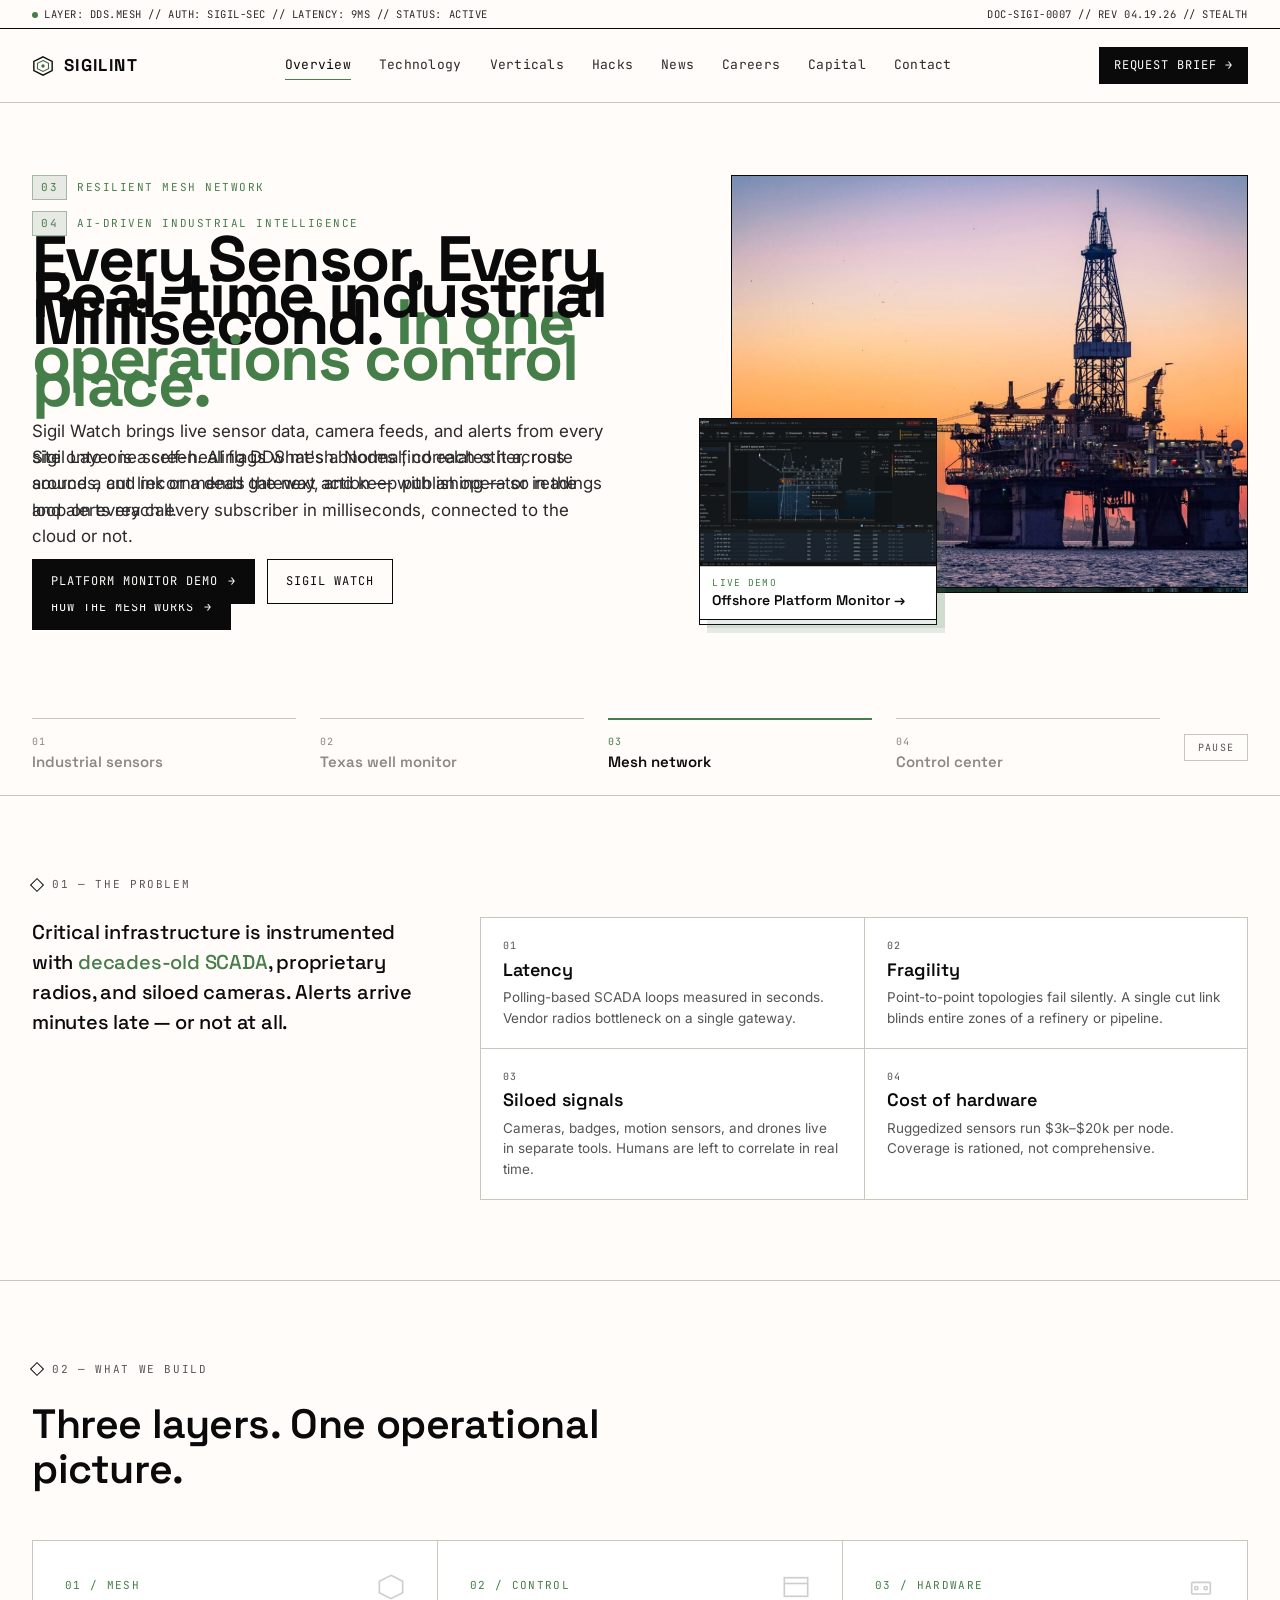
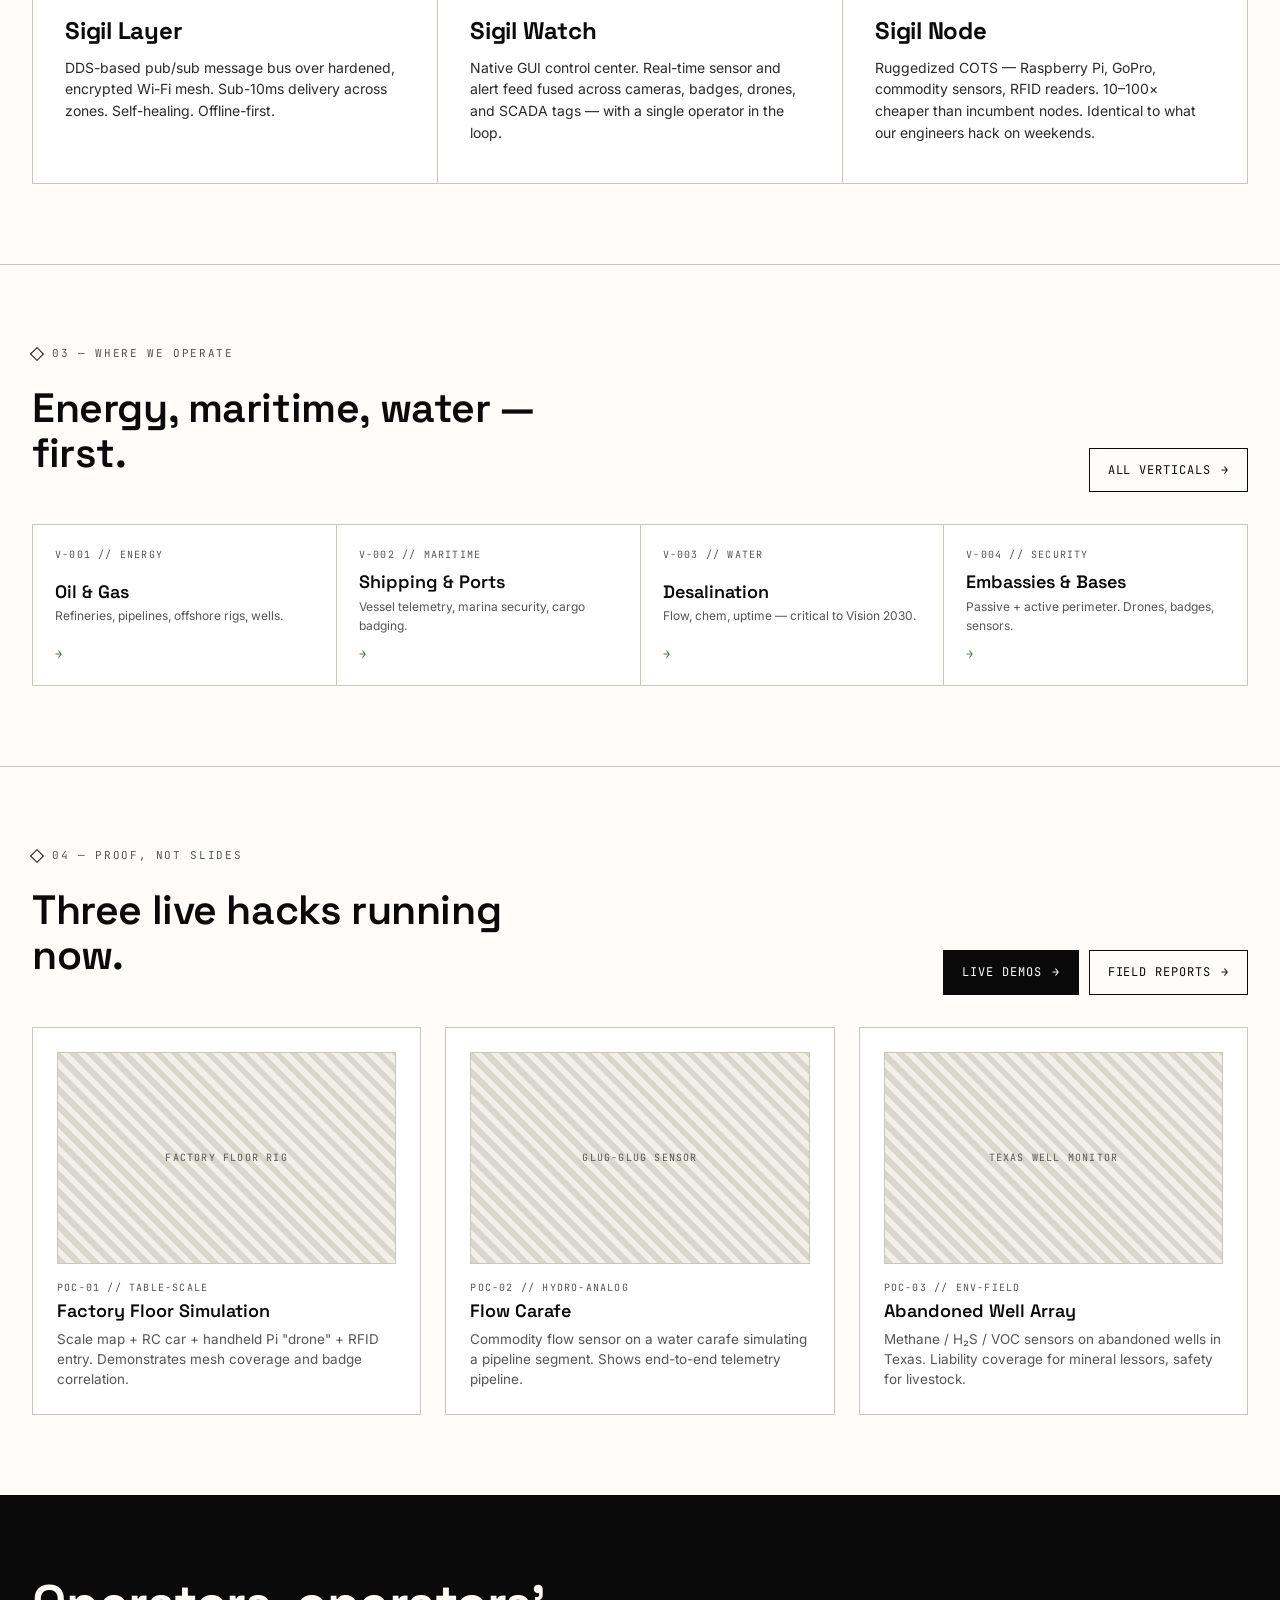
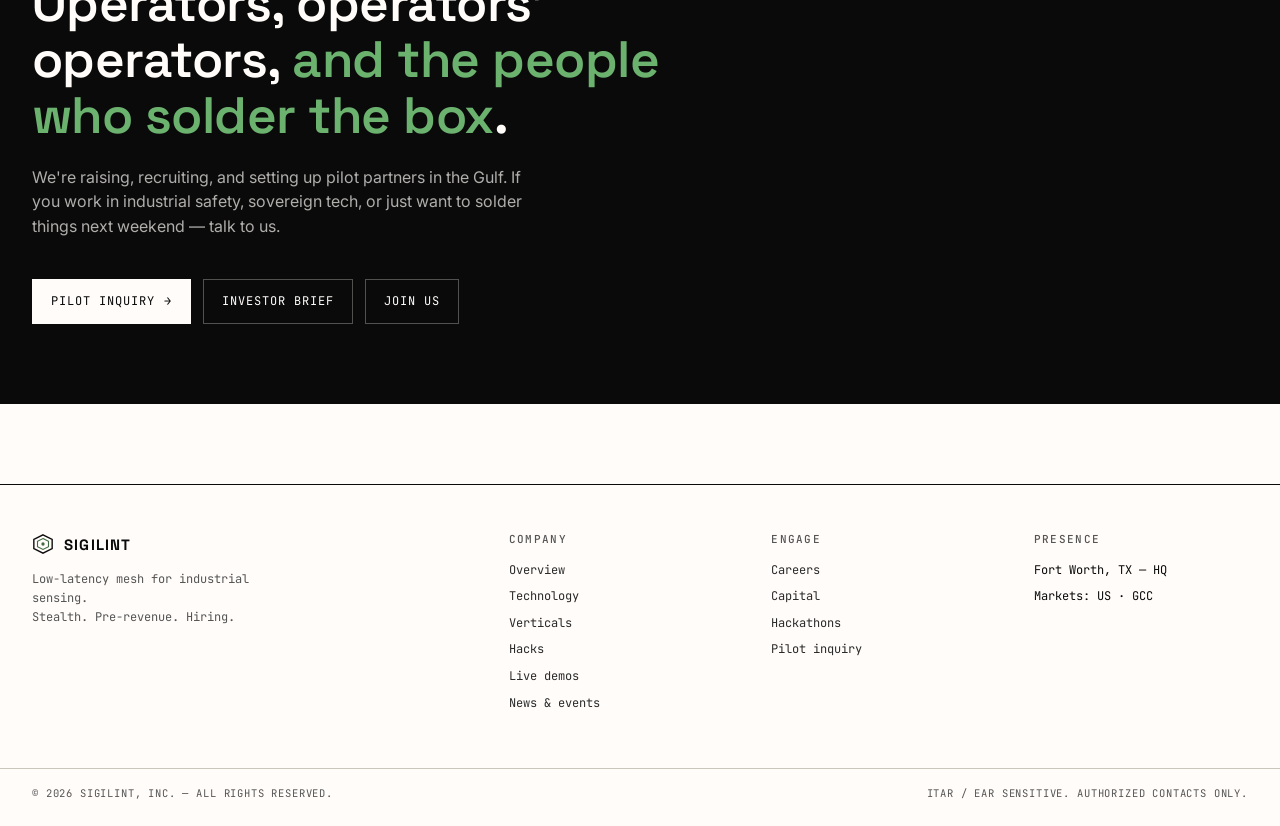
==== index.html @ 5d508359 "Retitle hero slide 4: Real-time industrial operations control Co-Authored-By: Claude Opus 5.5 <norep" ====
<!DOCTYPE html>
<html>
<head>
  <title>SIGILINT — Industrial Operations Safety & Security</title>
  <meta charset="UTF-8">
  <meta name="viewport" content="width=device-width, initial-scale=1">
  <link rel="stylesheet" href="styles.css">
  <link rel="stylesheet" href="home.css">
  
</head>
<body>

  <main>
    <!-- ============ HERO CAROUSEL ============
         Copy: sigilint-content/Home/home.md. Images: images/ (PNG, cropped to the 5:4 photo and 16:10 thumbnail frames). -->
    <section class="hero-carousel" id="hero" aria-roledescription="carousel" aria-label="What Sigilint builds">
      <div class="hc-slides">

        <article class="hc-slide is-active" id="hc-slide-1" role="tabpanel" aria-roledescription="slide" aria-labelledby="hc-tab-1">
          <div class="container hc-grid">
            <div class="hc-copy">
              <div class="hc-eyebrow"><span class="num">01</span>Industrial sensors &amp; monitoring</div>
              <h1 class="h-display">Built for the world's <em>toughest environments</em></h1>
              <p class="sub">Sigilint is building a resilient mesh for moving alerts &amp; data from sensors, cameras, drones, and human sources — into the control room, for real-time decision making and industrial operational intelligence.</p>
              <div class="actions">
                <a href="technology.html" class="btn">See the stack <span class="arrow">→</span></a>
                <a href="hacks.html#demos" class="btn ghost">Live demos</a>
              </div>
            </div>
            <figure class="hc-media">
              <div class="hc-photo"><img src="images/man-at-wellhead.png" alt="Field worker adjusting a wellhead valve beside a pumpjack" width="1000" height="800" fetchpriority="high"></div>
              <a class="hc-thumb" href="https://wellsite.sigilint.com/">
                <div class="hc-thumb-img"><img src="images/sigilint-well-site.png" alt="" width="640" height="400" decoding="async"></div>
                <div class="hc-thumb-cap"><span>Live demo</span>Well Site Monitor →</div>
              </a>
            </figure>
          </div>
        </article>

        <article class="hc-slide" id="hc-slide-2" role="tabpanel" aria-roledescription="slide" aria-labelledby="hc-tab-2">
          <div class="container hc-grid">
            <div class="hc-copy">
              <div class="hc-eyebrow"><span class="num">02</span>Safety &amp; sustainability</div>
              <h2 class="h-display">Texas Oil &amp; Gas <em>Well Monitor</em></h2>
              <p class="sub">Sigilint is using commodity hardware to build an affordable solution for monitoring oil &amp; gas wells in Texas. We use sensors for detecting hydrogen sulfide, methane, and other VOC gases — combined with crowd-sourced data collection and public information online.</p>
              <div class="actions">
                <a href="https://wellmonitor.sigilint.com/" class="btn">Well monitor demo <span class="arrow">→</span></a>
                <a href="hacks.html#poc-methane" class="btn ghost">Field report</a>
              </div>
            </div>
            <figure class="hc-media">
              <div class="hc-photo"><img src="images/oil-well-pumpjack-sunset.png" alt="Pumpjack silhouetted against a Texas sunset" width="1000" height="800" decoding="async"></div>
              <a class="hc-thumb" href="https://wells.sigilint.com/">
                <div class="hc-thumb-img"><img src="images/tarrant-county-map.png" alt="" width="640" height="400" decoding="async"></div>
                <div class="hc-thumb-cap"><span>Public RRC data</span>Tarrant Well Explorer →</div>
              </a>
            </figure>
          </div>
        </article>

        <article class="hc-slide" id="hc-slide-3" role="tabpanel" aria-roledescription="slide" aria-labelledby="hc-tab-3">
          <div class="container hc-grid">
            <div class="hc-copy">
              <div class="hc-eyebrow"><span class="num">03</span>Resilient mesh network</div>
              <h2 class="h-display">Every Sensor, Every Millisecond. <em>In one place.</em></h2>
              <p class="sub">Sigil Layer is a self-healing DDS mesh. Nodes find each other, route around a cut link or a dead gateway, and keep publishing — so readings and alerts reach every subscriber in milliseconds, connected to the cloud or not.</p>
              <div class="actions">
                <a href="technology.html" class="btn">How the mesh works <span class="arrow">→</span></a>
              </div>
            </div>
            <figure class="hc-media">
              <div class="hc-photo"><img src="images/oil-refinery-night.png" alt="Oil refinery lit up at night" title="Photo by PilMo Kang on Unsplash" width="1000" height="800" decoding="async"></div>
              <a class="hc-thumb" href="technology.html">
                <div class="hc-thumb-img hc-diagram">
                  <svg viewBox="0 0 240 150" xmlns="http://www.w3.org/2000/svg" role="img" aria-label="Sigil Nodes publish over Sigil Layer to Sigil Watch">
                    <g font-family="JetBrains Mono" font-size="7" letter-spacing="0.5">
                      <g fill="#fff" stroke="#0a0a0a">
                        <rect x="10" y="22" width="52" height="22"/><rect x="10" y="64" width="52" height="22"/><rect x="10" y="106" width="52" height="22"/>
                      </g>
                      <g fill="#0a0a0a" text-anchor="middle">
                        <text x="36" y="36">NODE·CH4</text><text x="36" y="78">NODE·CAM</text><text x="36" y="120">NODE·RFID</text>
                      </g>
                      <g stroke="var(--green)" stroke-dasharray="3 3" fill="none">
                        <line x1="62" y1="33" x2="98" y2="62"/><line x1="62" y1="75" x2="98" y2="75"/><line x1="62" y1="117" x2="98" y2="88"/>
                        <line x1="152" y1="75" x2="178" y2="75"/>
                      </g>
                      <polygon points="125,48 152,61 152,89 125,102 98,89 98,61" fill="var(--green-soft)" stroke="var(--green)"/>
                      <text x="125" y="73" text-anchor="middle" fill="var(--green)" font-weight="600">SIGIL</text>
                      <text x="125" y="83" text-anchor="middle" fill="#555">LAYER</text>
                      <rect x="178" y="58" width="54" height="34" fill="#0a0a0a"/>
                      <text x="205" y="73" text-anchor="middle" fill="#fffcfa">SIGIL</text>
                      <text x="205" y="83" text-anchor="middle" fill="#fffcfa">WATCH</text>
                      <text x="10" y="12" fill="#8a8a85">FIG 1.0 / MESH</text>
                    </g>
                  </svg>
                </div>
                <div class="hc-thumb-cap"><span>Architecture</span>Node → Layer → Watch →</div>
              </a>
            </figure>
          </div>
        </article>

        <article class="hc-slide" id="hc-slide-4" role="tabpanel" aria-roledescription="slide" aria-labelledby="hc-tab-4">
          <div class="container hc-grid">
            <div class="hc-copy">
              <div class="hc-eyebrow"><span class="num">04</span>AI-driven industrial intelligence</div>
              <h2 class="h-display">Real-time industrial <em>operations control</em></h2>
              <p class="sub">Sigil Watch brings live sensor data, camera feeds, and alerts from every site onto one screen. AI flags what's abnormal, correlates it across sources, and recommends the next action — with an operator in the loop on every call.</p>
              <div class="actions">
                <a href="https://platform.sigilint.com/" class="btn">Platform monitor demo <span class="arrow">→</span></a>
                <a href="technology.html" class="btn ghost">Sigil Watch</a>
              </div>
            </div>
            <figure class="hc-media">
              <div class="hc-photo"><img src="images/offshore-oil-rig.png" alt="Offshore oil platform at sunset" width="1000" height="800" decoding="async"></div>
              <a class="hc-thumb" href="https://platform.sigilint.com/">
                <div class="hc-thumb-img"><img src="images/sigilint-offshore-rig.png" alt="" width="640" height="400" decoding="async"></div>
                <div class="hc-thumb-cap"><span>Live demo</span>Offshore Platform Monitor →</div>
              </a>
            </figure>
          </div>
        </article>

      </div>

      <div class="container hc-controls">
        <div class="hc-tabs" role="tablist" aria-label="Choose a focus area">
          <button class="hc-tab" id="hc-tab-1" role="tab" aria-selected="true" aria-controls="hc-slide-1"><span class="num">01</span>Industrial sensors<span class="bar"></span></button>
          <button class="hc-tab" id="hc-tab-2" role="tab" aria-selected="false" aria-controls="hc-slide-2" tabindex="-1"><span class="num">02</span>Texas well monitor<span class="bar"></span></button>
          <button class="hc-tab" id="hc-tab-3" role="tab" aria-selected="false" aria-controls="hc-slide-3" tabindex="-1"><span class="num">03</span>Mesh network<span class="bar"></span></button>
          <button class="hc-tab" id="hc-tab-4" role="tab" aria-selected="false" aria-controls="hc-slide-4" tabindex="-1"><span class="num">04</span>Control center<span class="bar"></span></button>
        </div>
        <button class="hc-toggle" type="button" aria-label="Pause slideshow">Pause</button>
      </div>
    </section>

    <!-- ============ PROBLEM ============ -->
    <section class="problem">
      <div class="container">
        <div class="section-label">01 — The Problem</div>
        <div class="problem-grid">
          <div class="col-body">
            Critical infrastructure is instrumented with <em>decades-old SCADA</em>, proprietary radios, and siloed cameras. Alerts arrive minutes late — or not at all.
          </div>
          <div class="col-list">
            <div class="item">
              <div class="num">01</div>
              <h3>Latency</h3>
              <p>Polling-based SCADA loops measured in seconds. Vendor radios bottleneck on a single gateway.</p>
            </div>
            <div class="item">
              <div class="num">02</div>
              <h3>Fragility</h3>
              <p>Point-to-point topologies fail silently. A single cut link blinds entire zones of a refinery or pipeline.</p>
            </div>
            <div class="item">
              <div class="num">03</div>
              <h3>Siloed signals</h3>
              <p>Cameras, badges, motion sensors, and drones live in separate tools. Humans are left to correlate in real time.</p>
            </div>
            <div class="item">
              <div class="num">04</div>
              <h3>Cost of hardware</h3>
              <p>Ruggedized sensors run $3k–$20k per node. Coverage is rationed, not comprehensive.</p>
            </div>
          </div>
        </div>
      </div>
    </section>

    <!-- ============ THREE PILLARS ============ -->
    <section class="section">
      <div class="container">
        <div class="section-label">02 — What we build</div>
        <h2 style="max-width: 22ch; margin-bottom: 48px;">Three layers. One operational picture.</h2>
        <div class="pillars-grid">
          <div class="pillar">
            <svg class="sigil" viewBox="0 0 24 24" fill="none" stroke="currentColor" stroke-width="1.4"><polygon points="12,2 22,7 22,17 12,22 2,17 2,7"></polygon></svg>
            <div class="num">01 / MESH</div>
            <h3>Sigil Layer</h3>
            <p>DDS-based pub/sub message bus over hardened, encrypted Wi-Fi mesh. Sub-10ms delivery across zones. Self-healing. Offline-first.</p>
          </div>
          <div class="pillar">
            <svg class="sigil" viewBox="0 0 24 24" fill="none" stroke="currentColor" stroke-width="1.4"><rect x="2" y="4" width="20" height="16"></rect><line x1="2" y1="9" x2="22" y2="9"></line></svg>
            <div class="num">02 / CONTROL</div>
            <h3>Sigil Watch</h3>
            <p>Native GUI control center. Real-time sensor and alert feed fused across cameras, badges, drones, and SCADA tags — with a single operator in the loop.</p>
          </div>
          <div class="pillar">
            <svg class="sigil" viewBox="0 0 24 24" fill="none" stroke="currentColor" stroke-width="1.4"><rect x="4" y="8" width="16" height="10" rx="1"></rect><circle cx="8" cy="13" r="1.4"></circle><circle cx="16" cy="13" r="1.4"></circle></svg>
            <div class="num">03 / HARDWARE</div>
            <h3>Sigil Node</h3>
            <p>Ruggedized COTS — Raspberry Pi, GoPro, commodity sensors, RFID readers. 10–100× cheaper than incumbent nodes. Identical to what our engineers hack on weekends.</p>
          </div>
        </div>
      </div>
    </section>

    <!-- ============ VERTICALS ============ -->
    <section class="section">
      <div class="container">
        <div class="section-label">03 — Where we operate</div>
        <div style="display:flex;justify-content:space-between;align-items:end;margin-bottom:32px;flex-wrap:wrap;gap:16px;">
          <h2 style="max-width: 20ch;">Energy, maritime, water — first.</h2>
          <a href="verticals.html" class="btn ghost">All verticals <span class="arrow">→</span></a>
        </div>
        <div class="verticals-preview">
          <a href="verticals.html#oilgas" class="vertical-mini">
            <div class="code">V-001 // ENERGY</div>
            <div>
              <h3>Oil &amp; Gas</h3>
              <p style="font-size:12px;color:var(--ink-3);margin-top:6px;">Refineries, pipelines, offshore rigs, wells.</p>
            </div>
            <div class="arrow">→</div>
          </a>
          <a href="verticals.html#maritime" class="vertical-mini">
            <div class="code">V-002 // MARITIME</div>
            <div>
              <h3>Shipping &amp; Ports</h3>
              <p style="font-size:12px;color:var(--ink-3);margin-top:6px;">Vessel telemetry, marina security, cargo badging.</p>
            </div>
            <div class="arrow">→</div>
          </a>
          <a href="verticals.html#water" class="vertical-mini">
            <div class="code">V-003 // WATER</div>
            <div>
              <h3>Desalination</h3>
              <p style="font-size:12px;color:var(--ink-3);margin-top:6px;">Flow, chem, uptime — critical to Vision 2030.</p>
            </div>
            <div class="arrow">→</div>
          </a>
          <a href="verticals.html#security" class="vertical-mini">
            <div class="code">V-004 // SECURITY</div>
            <div>
              <h3>Embassies &amp; Bases</h3>
              <p style="font-size:12px;color:var(--ink-3);margin-top:6px;">Passive + active perimeter. Drones, badges, sensors.</p>
            </div>
            <div class="arrow">→</div>
          </a>
        </div>
      </div>
    </section>

    <!-- ============ POCs ============ -->
    <section class="section">
      <div class="container">
        <div class="section-label">04 — Proof, not slides</div>
        <div style="display:flex;justify-content:space-between;align-items:end;margin-bottom:32px;flex-wrap:wrap;gap:16px;">
          <h2 style="max-width: 20ch;">Three live hacks running now.</h2>
          <div style="display:flex;gap:10px;flex-wrap:wrap;">
            <a href="hacks.html#demos" class="btn">Live demos <span class="arrow">→</span></a>
            <a href="hacks.html" class="btn ghost">Field reports <span class="arrow">→</span></a>
          </div>
        </div>
        <div class="poc-strip">
          <div class="poc-mini">
            <div class="placeholder">FACTORY FLOOR RIG</div>
            <div class="code">POC-01 // TABLE-SCALE</div>
            <h3>Factory Floor Simulation</h3>
            <p>Scale map + RC car + handheld Pi "drone" + RFID entry. Demonstrates mesh coverage and badge correlation.</p>
          </div>
          <div class="poc-mini">
            <div class="placeholder">GLUG-GLUG SENSOR</div>
            <div class="code">POC-02 // HYDRO-ANALOG</div>
            <h3>Flow Carafe</h3>
            <p>Commodity flow sensor on a water carafe simulating a pipeline segment. Shows end-to-end telemetry pipeline.</p>
          </div>
          <div class="poc-mini">
            <div class="placeholder">TEXAS WELL MONITOR</div>
            <div class="code">POC-03 // ENV-FIELD</div>
            <h3>Abandoned Well Array</h3>
            <p>Methane / H₂S / VOC sensors on abandoned wells in Texas. Liability coverage for mineral lessors, safety for livestock.</p>
          </div>
        </div>
      </div>
    </section>

    <!-- ============ CTA BAND ============ -->
    <section class="cta-band">
      <div class="container">
        <h2>Operators, operators' operators, <em>and the people who solder the box</em>.</h2>
        <p>We're raising, recruiting, and setting up pilot partners in the Gulf. If you work in industrial safety, sovereign tech, or just want to solder things next weekend — talk to us.</p>
        <div class="actions">
          <a href="contact.html?type=pilot" class="btn">Pilot inquiry <span class="arrow">→</span></a>
          <a href="capital.html" class="btn ghost">Investor brief</a>
          <a href="careers.html" class="btn ghost">Join us</a>
        </div>
      </div>
    </section>
  </main>

  <script>
    // ============ Hero carousel ============
    (function () {
      const root = document.getElementById('hero');
      const viewport = root.querySelector('.hc-slides');
      const slides = [...root.querySelectorAll('.hc-slide')];
      const tabs = [...root.querySelectorAll('.hc-tab')];
      const toggle = root.querySelector('.hc-toggle');
      let current = 0;

      function show(i, focusTab) {
        current = (i + slides.length) % slides.length;
        slides.forEach((s, n) => {
          s.classList.toggle('is-active', n === current);
          s.inert = n !== current;
        });
        tabs.forEach((t, n) => {
          t.setAttribute('aria-selected', n === current);
          t.tabIndex = n === current ? 0 : -1;
        });
        if (focusTab) tabs[current].focus();
      }

      function setPlaying(on) {
        root.classList.toggle('is-playing', on);
        toggle.textContent = on ? 'Pause' : 'Play';
        toggle.setAttribute('aria-label', on ? 'Pause slideshow' : 'Play slideshow');
        viewport.setAttribute('aria-live', on ? 'off' : 'polite');
      }

      // The active tab's progress bar is the timer: when its CSS animation ends, advance.
      tabs.forEach((t, n) => {
        t.addEventListener('click', () => show(n));
        t.querySelector('.bar').addEventListener('animationend', () => show(current + 1));
      });

      root.querySelector('.hc-tabs').addEventListener('keydown', (e) => {
        const next = { ArrowRight: current + 1, ArrowLeft: current - 1, Home: 0, End: slides.length - 1 }[e.key];
        if (next === undefined) return;
        e.preventDefault();
        show(next, true);
      });

      toggle.addEventListener('click', () => setPlaying(!root.classList.contains('is-playing')));

      // Hold the timer while the visitor is pointing at or tabbed into the hero.
      root.addEventListener('mouseenter', () => root.classList.add('is-held'));
      root.addEventListener('mouseleave', () => root.classList.remove('is-held'));
      root.addEventListener('focusin', () => root.classList.add('is-held'));
      root.addEventListener('focusout', (e) => {
        if (!root.contains(e.relatedTarget)) root.classList.remove('is-held');
      });

      let touchX = null, touchY = null;
      viewport.addEventListener('touchstart', (e) => {
        touchX = e.touches[0].clientX;
        touchY = e.touches[0].clientY;
      }, { passive: true });
      viewport.addEventListener('touchend', (e) => {
        if (touchX === null) return;
        const dx = e.changedTouches[0].clientX - touchX;
        const dy = e.changedTouches[0].clientY - touchY;
        if (Math.abs(dx) > 50 && Math.abs(dx) > Math.abs(dy)) show(current + (dx < 0 ? 1 : -1));
        touchX = null;
      });

      show(0);
      setPlaying(!matchMedia('(prefers-reduced-motion: reduce)').matches);
    })();
  </script>


  <script src="shared.js"></script>
</body></html>
---- styles.css ----
/* ============================================================
   SIGILINT — stealth site system
   ============================================================ */
@import url('https://fonts.googleapis.com/css2?family=JetBrains+Mono:wght@400;500;600&family=Inter:wght@400;500;600;700&family=Space+Grotesk:wght@500;600;700&display=swap');

:root {
  --bg: #fffcfa;
  --bg-2: #f1efe8;
  --ink: #0a0a0a;
  --ink-2: #2a2a2a;
  --ink-3: #555;
  --ink-4: #8a8a85;
  --rule: #c9c6bc;
  --rule-2: #d9d6cc;
  --paper: #ffffff;
  --green: oklch(53.957% 0.10217 145.131);
  --green-soft: oklch(0.48 0.08 145 / 0.12);
  --green-line: oklch(0.48 0.08 145 / 0.4);
  --orange: oklch(0.66 0.18 55);
  --orange-soft: oklch(0.66 0.18 55 / 0.15);

  --mono: 'JetBrains Mono', ui-monospace, monospace;
  --sans: 'Inter', system-ui, sans-serif;
  --display: 'Space Grotesk', 'Inter', sans-serif;
}

* { box-sizing: border-box; margin: 0; padding: 0; }

html, body {
  background: var(--bg);
  color: var(--ink);
  font-family: var(--sans);
  font-size: 15px;
  line-height: 1.55;
  -webkit-font-smoothing: antialiased;
  text-rendering: optimizeLegibility;
}

a { color: inherit; text-decoration: none; }
a:hover { color: var(--green); }

/* ============ Classified header ============ */
.classified-bar {
  border-bottom: 1px solid var(--ink);
  background: var(--bg);
  font-family: var(--mono);
  font-size: 10.5px;
  letter-spacing: 0.05em;
  text-transform: uppercase;
  color: var(--ink-2);
}
.classified-bar .inner {
  max-width: 1280px;
  margin: 0 auto;
  padding: 6px 32px;
  display: flex;
  justify-content: space-between;
  gap: 24px;
}
.classified-bar .dot {
  display: inline-block;
  width: 6px; height: 6px;
  background: var(--green);
  border-radius: 50%;
  margin-right: 6px;
  vertical-align: middle;
  animation: pulse 2.4s ease-in-out infinite;
}
@keyframes pulse {
  0%, 100% { opacity: 1; }
  50% { opacity: 0.35; }
}

/* ============ Main nav ============ */
.nav {
  border-bottom: 1px solid var(--rule);
  background: var(--bg);
  position: sticky;
  top: 0;
  z-index: 10;
  backdrop-filter: blur(8px);
}
.nav .inner {
  max-width: 1280px;
  margin: 0 auto;
  padding: 18px 32px;
  display: flex;
  align-items: center;
  justify-content: space-between;
}
.nav .brand {
  display: flex;
  align-items: center;
  gap: 10px;
  font-family: var(--display);
  font-weight: 700;
  font-size: 17px;
  letter-spacing: 0.08em;
}
.nav .brand .hex,
footer .hex {
  width: 22px; height: 22px;
}
.nav ul {
  display: flex;
  gap: 28px;
  list-style: none;
  font-size: 13px;
  font-family: var(--mono);
  letter-spacing: 0.02em;
}
.nav ul a {
  color: var(--ink-2);
  padding: 6px 0;
  border-bottom: 1px solid transparent;
  transition: border-color 0.15s;
}
.nav ul a:hover,
.nav ul a.active {
  color: var(--ink);
  border-bottom-color: var(--green);
}
.nav .cta {
  font-family: var(--mono);
  font-size: 12px;
  padding: 8px 14px;
  border: 1px solid var(--ink);
  background: var(--ink);
  color: var(--bg);
  text-transform: uppercase;
  letter-spacing: 0.08em;
  transition: all 0.15s;
}
.nav .cta:hover {
  background: var(--bg);
  color: var(--ink);
}

/* ============ Layout ============ */
.container {
  max-width: 1280px;
  margin: 0 auto;
  padding: 0 32px;
}
.container-narrow {
  max-width: 900px;
  margin: 0 auto;
  padding: 0 32px;
}

/* ============ Section scaffolding ============ */
.section {
  border-top: 1px solid var(--rule);
  padding: 80px 0;
}
.section:first-of-type { border-top: none; }

.section-label {
  font-family: var(--mono);
  font-size: 11px;
  letter-spacing: 0.15em;
  text-transform: uppercase;
  color: var(--ink-3);
  margin-bottom: 24px;
  display: flex;
  align-items: center;
  gap: 10px;
}
.section-label::before {
  content: '';
  display: inline-block;
  width: 8px; height: 8px;
  border: 1px solid var(--ink);
  transform: rotate(45deg);
}

h1, h2, h3, h4 {
  font-family: var(--display);
  font-weight: 600;
  letter-spacing: -0.01em;
  line-height: 1.1;
}
.h-display {
  font-size: clamp(44px, 6vw, 80px);
  font-weight: 700;
  line-height: 0.98;
  letter-spacing: -0.025em;
}
.h-display em {
  font-style: normal;
  color: var(--green);
  font-family: var(--display);
}
h2 { font-size: clamp(28px, 3.2vw, 42px); margin-bottom: 16px; }
h3 { font-size: 20px; margin-bottom: 8px; font-family: var(--sans); font-weight: 600; letter-spacing: 0; }

p { color: var(--ink-2); max-width: 62ch; }
.muted { color: var(--ink-3); }

/* ============ Button / link styles ============ */
.btn {
  display: inline-flex;
  align-items: center;
  gap: 10px;
  font-family: var(--mono);
  font-size: 12px;
  letter-spacing: 0.08em;
  text-transform: uppercase;
  padding: 12px 18px;
  border: 1px solid var(--ink);
  background: var(--ink);
  color: var(--bg);
  transition: all 0.15s;
  cursor: pointer;
}
.btn:hover { background: var(--bg); color: var(--ink); }
.btn.ghost {
  background: transparent;
  color: var(--ink);
}
.btn.ghost:hover { background: var(--ink); color: var(--bg); }
.btn .arrow { display: inline-block; transition: transform 0.15s; }
.btn:hover .arrow { transform: translateX(3px); }

/* ============ Card / block ============ */
.card {
  border: 1px solid var(--rule);
  background: var(--paper);
  padding: 24px;
  transition: border-color 0.15s;
}
.card:hover { border-color: var(--ink); }
.card .label {
  font-family: var(--mono);
  font-size: 10.5px;
  letter-spacing: 0.12em;
  text-transform: uppercase;
  color: var(--ink-3);
  margin-bottom: 12px;
}

/* ============ Grids ============ */
.grid-2 { display: grid; grid-template-columns: 1fr 1fr; gap: 1px; background: var(--rule); border: 1px solid var(--rule); }
.grid-3 { display: grid; grid-template-columns: repeat(3, 1fr); gap: 1px; background: var(--rule); border: 1px solid var(--rule); }
.grid-4 { display: grid; grid-template-columns: repeat(4, 1fr); gap: 1px; background: var(--rule); border: 1px solid var(--rule); }
.grid-2 > *, .grid-3 > *, .grid-4 > * { background: var(--paper); padding: 28px; }

/* ============ Footer ============ */
footer {
  border-top: 1px solid var(--ink);
  background: var(--bg);
  margin-top: 80px;
  padding: 48px 0 24px;
  font-family: var(--mono);
  font-size: 12px;
}
footer .inner {
  max-width: 1280px;
  margin: 0 auto;
  padding: 0 32px;
  display: grid;
  grid-template-columns: 2fr 1fr 1fr 1fr;
  gap: 48px;
}
footer h4 {
  font-family: var(--mono);
  font-size: 11px;
  letter-spacing: 0.12em;
  text-transform: uppercase;
  color: var(--ink-3);
  margin-bottom: 16px;
  font-weight: 500;
}
footer ul { list-style: none; }
footer ul li { margin-bottom: 8px; }
footer ul a { color: var(--ink-2); }
footer ul a:hover { color: var(--green); }
footer .coda {
  max-width: 1280px;
  margin: 48px auto 0;
  padding: 16px 32px 0;
  border-top: 1px solid var(--rule);
  display: flex;
  justify-content: space-between;
  color: var(--ink-3);
  font-size: 10.5px;
  letter-spacing: 0.08em;
  text-transform: uppercase;
}

/* ============ Hex marker (replaces bullets) ============ */
.hex-marker {
  display: inline-block;
  width: 10px;
  height: 10px;
  clip-path: polygon(50% 0%, 100% 25%, 100% 75%, 50% 100%, 0% 75%, 0% 25%);
  background: var(--green);
  margin-right: 8px;
  vertical-align: middle;
}

/* ============ Diagram / schematic shared ============ */
.schematic-wrap {
  border: 1px solid var(--ink);
  background: var(--paper);
  position: relative;
  overflow: hidden;
}
.schematic-wrap::before {
  content: '';
  position: absolute;
  inset: 0;
  background-image:
    linear-gradient(var(--rule-2) 1px, transparent 1px),
    linear-gradient(90deg, var(--rule-2) 1px, transparent 1px);
  background-size: 40px 40px;
  opacity: 0.5;
  pointer-events: none;
}
.schematic-corners {
  position: absolute;
  font-family: var(--mono);
  font-size: 10px;
  color: var(--ink-3);
  letter-spacing: 0.08em;
  text-transform: uppercase;
}
.schematic-corners.tl { top: 10px; left: 12px; }
.schematic-corners.tr { top: 10px; right: 12px; }
.schematic-corners.bl { bottom: 10px; left: 12px; }
.schematic-corners.br { bottom: 10px; right: 12px; }

/* ============ Utilities ============ */
.mono { font-family: var(--mono); }
.display { font-family: var(--display); }
.hide-mobile { }
.spacer-sm { height: 24px; }
.spacer-md { height: 48px; }
.spacer-lg { height: 96px; }

.kicker {
  display: inline-block;
  font-family: var(--mono);
  font-size: 11px;
  letter-spacing: 0.15em;
  text-transform: uppercase;
  color: var(--green);
  padding: 4px 10px;
  border: 1px solid var(--green-line);
  background: var(--green-soft);
  margin-bottom: 20px;
}

/* reactive responsive */
@media (max-width: 900px) {
  .nav ul { display: none; }
  footer .inner { grid-template-columns: 1fr 1fr; }
  .grid-3, .grid-4 { grid-template-columns: 1fr; }
  .grid-2 { grid-template-columns: 1fr; }
  .classified-bar .inner { gap: 12px; flex-wrap: wrap; }
}
---- home.css ----
/* ================= Home-specific ================= */

    /* ------ Hero carousel ------ */
    .hero-carousel {
      --hc-interval: 10s;
      position: relative;
      padding: 72px 0 0;
      overflow: hidden;
    }
    /* Slides share one grid cell so the hero is as tall as the tallest slide. */
    .hc-slides {
      display: grid;
    }
    .hc-slide {
      grid-area: 1 / 1;
      opacity: 0;
      visibility: hidden;
      transition: opacity 0.5s ease, visibility 0s linear 0.5s;
    }
    .hc-slide.is-active {
      opacity: 1;
      visibility: visible;
      transition: opacity 0.5s ease, visibility 0s;
    }
    .hc-grid {
      display: grid;
      grid-template-columns: 1.1fr 1fr;
      gap: 64px;
      align-items: center;
    }
    .hc-eyebrow {
      display: flex;
      align-items: center;
      gap: 10px;
      margin-bottom: 28px;
      font-family: var(--mono);
      font-size: 11px;
      letter-spacing: 0.14em;
      text-transform: uppercase;
      color: var(--green);
    }
    .hc-eyebrow .num {
      padding: 3px 8px;
      border: 1px solid var(--green-line);
      background: var(--green-soft);
    }
    .hc-copy .h-display {
      max-width: 15ch;
      font-size: clamp(40px, 5vw, 68px);
      margin-bottom: 0;
    }
    .hc-copy .sub {
      max-width: 52ch;
      margin-top: 28px;
      font-size: 17px;
      line-height: 1.55;
      color: var(--ink-2);
    }
    .hc-copy .actions {
      margin-top: 36px;
      display: flex;
      gap: 12px;
      flex-wrap: wrap;
    }
    .hc-copy > * {
      transition: transform 0.6s ease;
    }
    .hc-slide:not(.is-active) .hc-copy > * {
      transform: translateY(10px);
    }

    .hc-media {
      position: relative;
      margin: 0 0 32px 32px;
    }
    .hc-photo {
      aspect-ratio: 5 / 4;
      border: 1px solid var(--ink);
    }
    .hc-photo img,
    .hc-thumb-img img {
      display: block;
      width: 100%;
      height: 100%;
      object-fit: cover;
    }
    .hc-thumb {
      position: absolute;
      left: -32px;
      bottom: -32px;
      width: 46%;
      background: var(--paper);
      border: 1px solid var(--ink);
      box-shadow: 8px 8px 0 var(--green-soft);
      transition: transform 0.15s, box-shadow 0.15s;
    }
    .hc-thumb:hover {
      color: inherit;
      transform: translate(-2px, -2px);
      box-shadow: 10px 10px 0 var(--green-line);
    }
    .hc-thumb-img {
      aspect-ratio: 16 / 10;
      border-bottom: 1px solid var(--rule);
    }
    .hc-diagram {
      background: var(--bg-2);
      display: flex;
      align-items: center;
      justify-content: center;
    }
    .hc-diagram svg { width: 100%; height: 100%; }
    .hc-thumb-cap {
      padding: 10px 12px;
      font-family: var(--display);
      font-weight: 600;
      font-size: 14px;
      line-height: 1.25;
    }
    .hc-thumb-cap span {
      display: block;
      margin-bottom: 3px;
      font-family: var(--mono);
      font-weight: 400;
      font-size: 9.5px;
      letter-spacing: 0.12em;
      text-transform: uppercase;
      color: var(--green);
    }

    /* Tabs double as progress indicators. */
    .hc-controls {
      display: flex;
      align-items: stretch;
      gap: 24px;
      margin-top: 88px;
    }
    .hc-tabs {
      flex: 1;
      display: grid;
      grid-template-columns: repeat(4, 1fr);
      gap: 24px;
    }
    .hc-tab {
      position: relative;
      padding: 16px 0 24px;
      border: none;
      border-top: 1px solid var(--rule);
      background: none;
      text-align: left;
      font-family: var(--display);
      font-weight: 600;
      font-size: 15px;
      color: var(--ink-4);
      cursor: pointer;
      transition: color 0.15s;
    }
    .hc-tab .num {
      display: block;
      margin-bottom: 4px;
      font-family: var(--mono);
      font-weight: 400;
      font-size: 10px;
      letter-spacing: 0.12em;
    }
    .hc-tab:hover,
    .hc-tab[aria-selected="true"] { color: var(--ink); }
    .hc-tab[aria-selected="true"] .num { color: var(--green); }
    .hc-tab:focus-visible,
    .hc-toggle:focus-visible { outline: 2px solid var(--green); outline-offset: 2px; }
    .hc-tab .bar {
      position: absolute;
      top: -1px;
      left: 0;
      height: 2px;
      width: 100%;
      background: var(--green);
      transform: scaleX(0);
      transform-origin: left;
    }
    .hc-tab[aria-selected="true"] .bar { transform: scaleX(1); }
    .hero-carousel.is-playing .hc-tab[aria-selected="true"] .bar {
      animation: hc-progress var(--hc-interval) linear;
    }
    .hero-carousel.is-held .hc-tab .bar { animation-play-state: paused; }
    @keyframes hc-progress {
      from { transform: scaleX(0); }
      to { transform: scaleX(1); }
    }
    .hc-toggle {
      align-self: flex-start;
      min-width: 64px;
      margin-top: 16px;
      padding: 6px 10px;
      border: 1px solid var(--rule);
      background: transparent;
      font-family: var(--mono);
      font-size: 10px;
      letter-spacing: 0.12em;
      text-transform: uppercase;
      color: var(--ink-3);
      cursor: pointer;
    }
    .hc-toggle:hover { border-color: var(--ink); color: var(--ink); }

    @media (prefers-reduced-motion: reduce) {
      .hc-slide, .hc-slide.is-active, .hc-copy > * { transition: none; }
    }
    @media (max-width: 900px) {
      .hero-carousel { padding-top: 40px; }
      .hc-grid { grid-template-columns: 1fr; gap: 40px; }
      .hc-media { margin: 0 0 24px 16px; }
      .hc-photo { aspect-ratio: 16 / 10; }
      .hc-thumb { left: -16px; bottom: -24px; width: 52%; }
      .hc-controls { margin-top: 48px; gap: 12px; }
      .hc-tabs { grid-template-columns: repeat(4, 1fr); gap: 8px; }
      .hc-tab { font-size: 0; padding-bottom: 16px; }
      .hc-tab .num { font-size: 10px; margin: 0; }
    }

    /* ============ Sections below hero ============ */

    .problem {
      padding: 80px 0;
      border-top: 1px solid var(--rule);
    }
    .problem-grid {
      display: grid;
      grid-template-columns: 1fr 2fr;
      gap: 64px;
      align-items: start;
    }
    .problem-grid .col-body {
      font-size: 20px;
      line-height: 1.5;
      color: var(--ink);
      font-family: var(--display);
      font-weight: 500;
      letter-spacing: -0.01em;
      max-width: 34ch;
    }
    .problem-grid .col-body em {
      font-style: normal;
      color: var(--green);
    }
    .problem-grid .col-list {
      display: grid;
      grid-template-columns: 1fr 1fr;
      gap: 1px;
      background: var(--rule);
      border: 1px solid var(--rule);
    }
    .problem-grid .col-list .item {
      background: var(--paper);
      padding: 20px 22px;
    }
    .problem-grid .col-list .num {
      font-family: var(--mono);
      font-size: 10px;
      color: var(--ink-3);
      letter-spacing: 0.12em;
    }
    .problem-grid .col-list h3 {
      font-family: var(--display);
      font-weight: 600;
      font-size: 18px;
      margin: 6px 0 8px;
    }
    .problem-grid .col-list p {
      font-size: 13.5px;
      color: var(--ink-3);
      line-height: 1.5;
    }

    @media (max-width: 900px) {
      .problem-grid { grid-template-columns: 1fr; gap: 32px; }
      .problem-grid .col-list { grid-template-columns: 1fr; }
    }

    /* Three pillars */
    .pillars-grid {
      display: grid;
      grid-template-columns: repeat(3, 1fr);
      gap: 1px;
      background: var(--rule);
      border: 1px solid var(--rule);
    }
    .pillar {
      background: var(--paper);
      padding: 36px 32px 40px;
      position: relative;
    }
    .pillar .num {
      font-family: var(--mono);
      font-size: 11px;
      color: var(--green);
      letter-spacing: 0.12em;
      margin-bottom: 24px;
    }
    .pillar h3 {
      font-family: var(--display);
      font-weight: 700;
      font-size: 24px;
      margin-bottom: 12px;
      letter-spacing: -0.01em;
    }
    .pillar p { font-size: 14px; line-height: 1.55; }
    .pillar .sigil {
      position: absolute;
      top: 32px;
      right: 32px;
      width: 28px; height: 28px;
      opacity: 0.2;
    }
    @media (max-width: 900px) { .pillars-grid { grid-template-columns: 1fr; } }

    /* Verticals preview */
    .verticals-preview {
      display: grid;
      grid-template-columns: repeat(4, 1fr);
      gap: 1px;
      background: var(--rule);
      border: 1px solid var(--rule);
    }
    .vertical-mini {
      background: var(--paper);
      padding: 22px;
      min-height: 160px;
      display: flex;
      flex-direction: column;
      justify-content: space-between;
      transition: background 0.15s;
      cursor: pointer;
    }
    .vertical-mini:hover { background: var(--bg); }
    .vertical-mini .code {
      font-family: var(--mono);
      font-size: 10px;
      color: var(--ink-3);
      letter-spacing: 0.12em;
    }
    .vertical-mini h3 {
      font-family: var(--display);
      font-weight: 600;
      font-size: 18px;
      margin: 0;
    }
    .vertical-mini .arrow {
      font-family: var(--mono);
      color: var(--green);
      font-size: 12px;
    }
    @media (max-width: 900px) { .verticals-preview { grid-template-columns: 1fr 1fr; } }

    /* POC strip */
    .poc-strip {
      display: grid;
      grid-template-columns: repeat(3, 1fr);
      gap: 24px;
    }
    .poc-mini {
      border: 1px solid var(--rule);
      padding: 24px;
      background: var(--paper);
      transition: border-color 0.15s;
    }
    .poc-mini:hover { border-color: var(--ink); }
    .poc-mini .placeholder {
      aspect-ratio: 16 / 10;
      margin-bottom: 16px;
      background:
        repeating-linear-gradient(
          45deg,
          var(--rule-2),
          var(--rule-2) 6px,
          var(--bg-2) 6px,
          var(--bg-2) 12px
        );
      border: 1px solid var(--rule);
      display: flex;
      align-items: center;
      justify-content: center;
      font-family: var(--mono);
      font-size: 10px;
      letter-spacing: 0.12em;
      color: var(--ink-3);
      text-transform: uppercase;
    }
    .poc-mini .code {
      font-family: var(--mono);
      font-size: 10px;
      color: var(--ink-3);
      letter-spacing: 0.12em;
      margin-bottom: 6px;
    }
    .poc-mini h3 {
      font-family: var(--display);
      font-weight: 600;
      font-size: 18px;
      margin-bottom: 8px;
    }
    .poc-mini p { font-size: 13.5px; color: var(--ink-3); line-height: 1.5; }
    @media (max-width: 900px) { .poc-strip { grid-template-columns: 1fr; } }

    /* CTA band */
    .cta-band {
      border-top: 1px solid var(--ink);
      padding: 80px 0;
      background: var(--ink);
      color: var(--bg);
    }
    .cta-band h2 { font-size: clamp(32px, 4vw, 56px); max-width: 20ch; color: var(--bg); }
    .cta-band p { color: rgba(245,244,239,0.7); max-width: 52ch; margin-top: 20px; font-size: 16px; }
    .cta-band .actions { margin-top: 40px; display: flex; gap: 12px; flex-wrap: wrap; }
    .cta-band .btn { background: var(--bg); color: var(--ink); border-color: var(--bg); }
    .cta-band .btn:hover { background: var(--ink); color: var(--bg); }
    .cta-band .btn.ghost { background: transparent; color: var(--bg); border-color: rgba(245,244,239,0.3); }
    .cta-band .btn.ghost:hover { background: var(--bg); color: var(--ink); border-color: var(--bg); }
    .cta-band em { font-style: normal; color: oklch(0.7 0.12 145); }
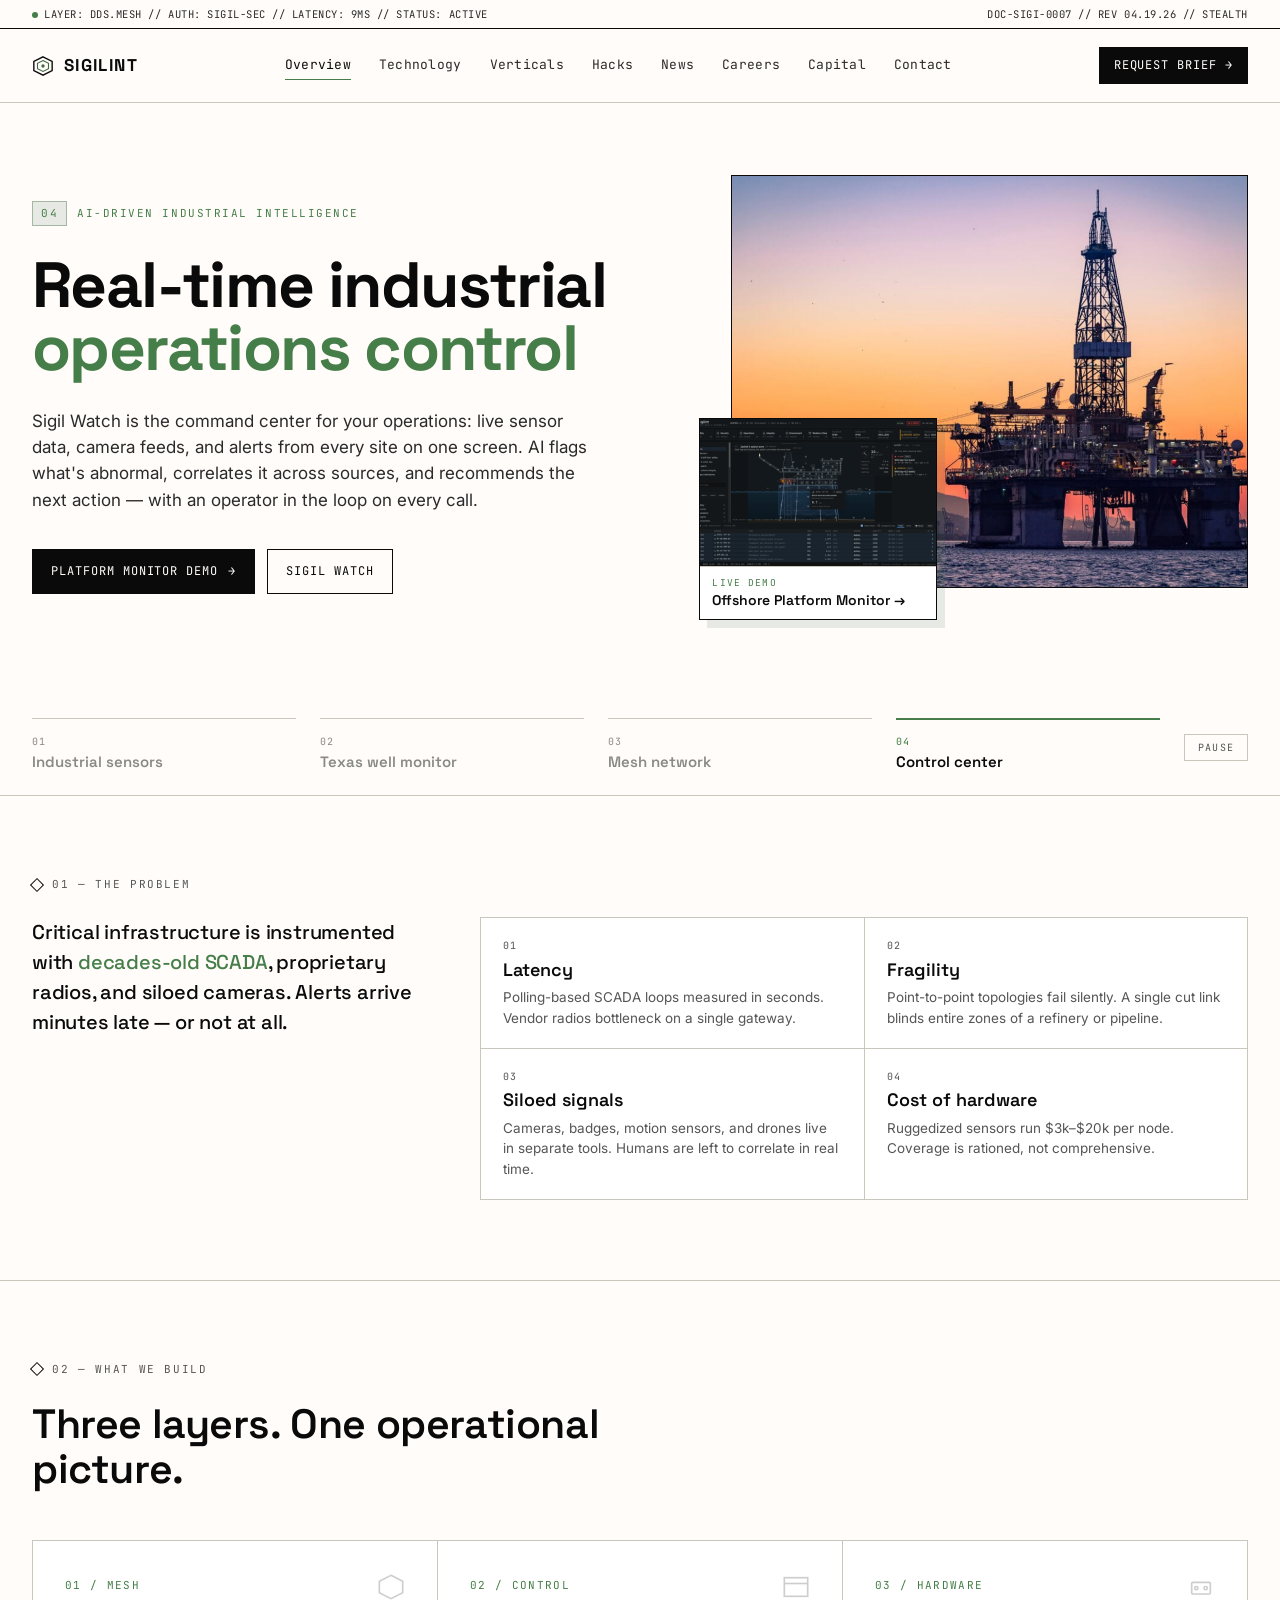
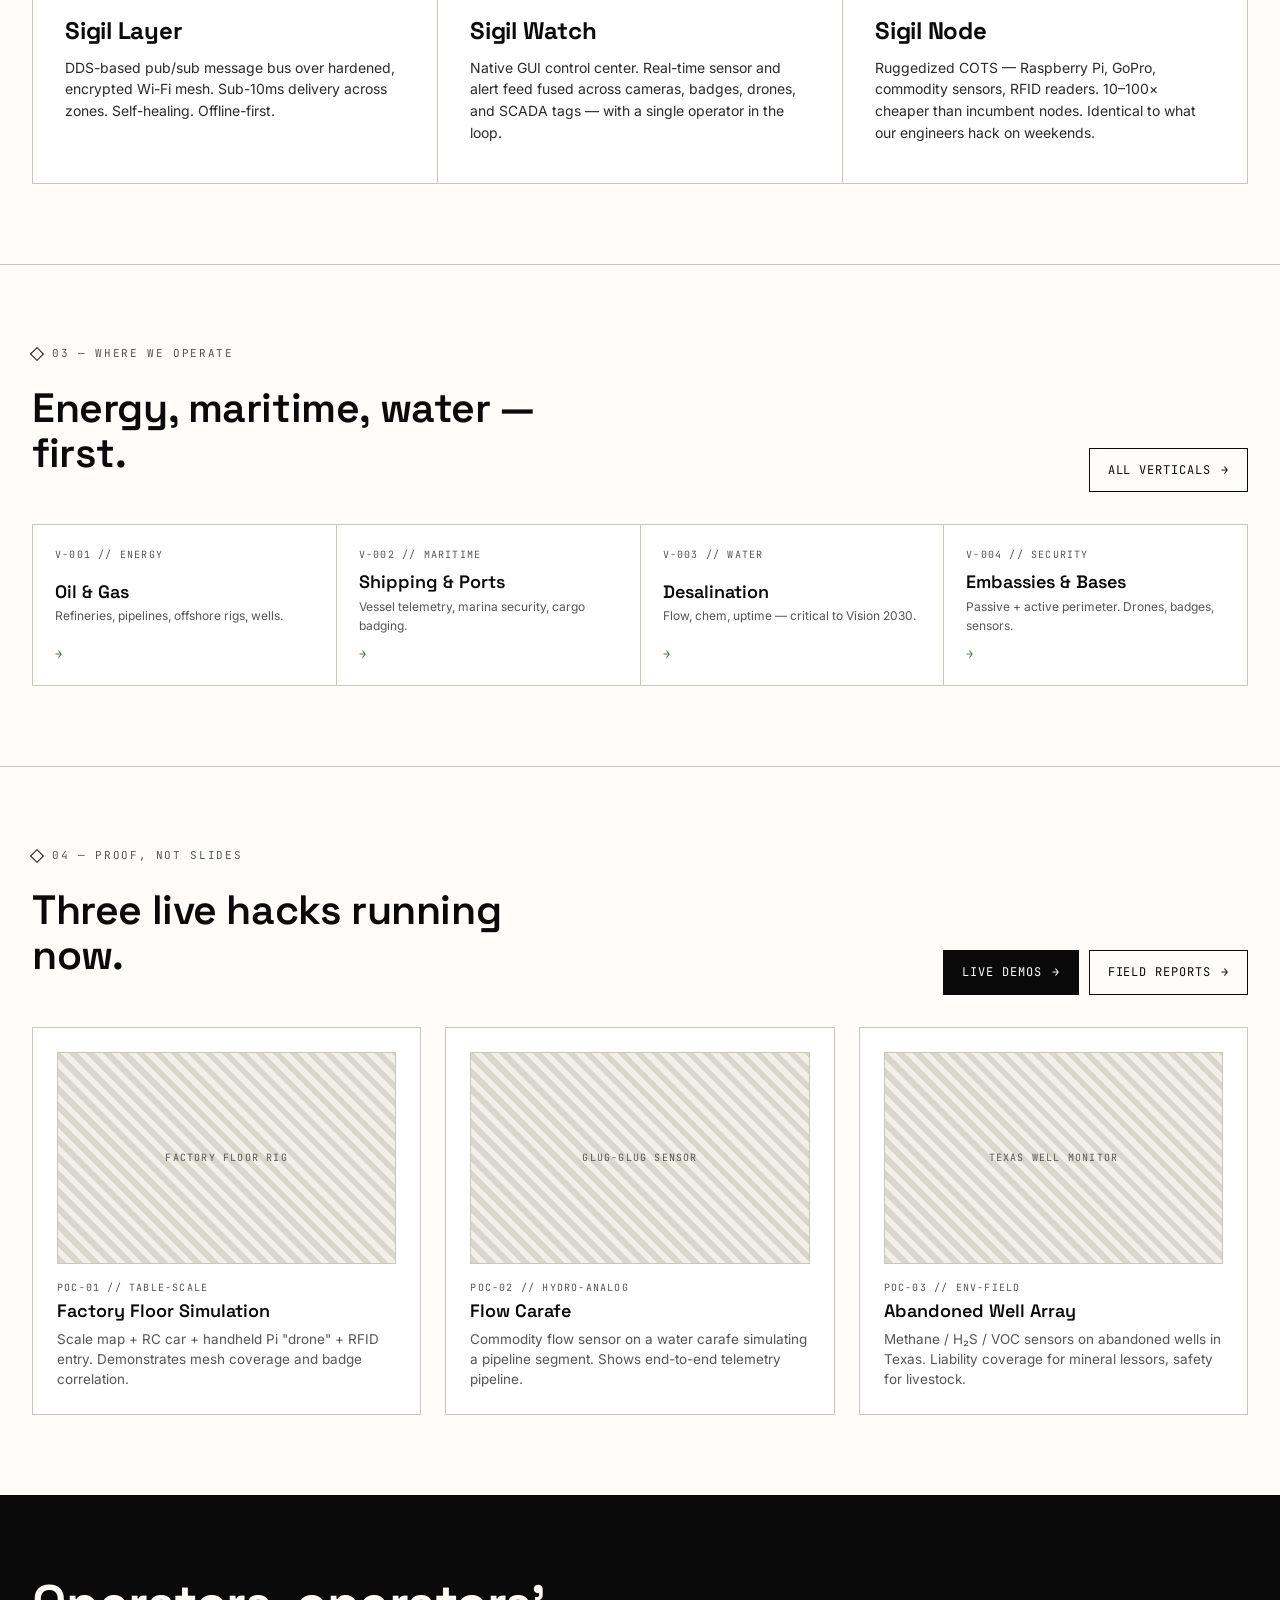
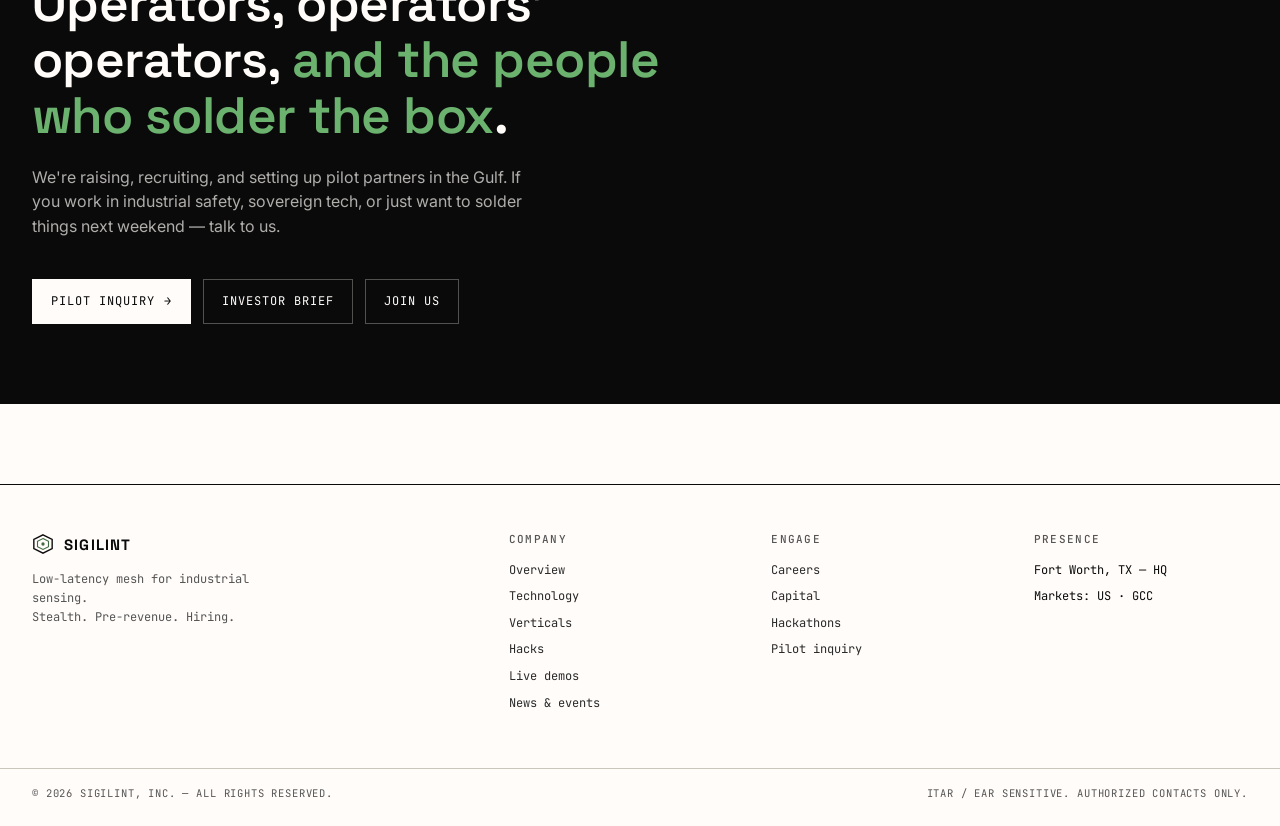
==== commit 5138ef16: "Describe Sigil Watch as the command center on hero slide 4 Co-Authored-By: Claude Opus 5.5 <noreply@" ====
--- a/index.html
+++ b/index.html
@@ -105,7 +105,7 @@
             <div class="hc-copy">
               <div class="hc-eyebrow"><span class="num">04</span>AI-driven industrial intelligence</div>
               <h2 class="h-display">Real-time industrial <em>operations control</em></h2>
-              <p class="sub">Sigil Watch brings live sensor data, camera feeds, and alerts from every site onto one screen. AI flags what's abnormal, correlates it across sources, and recommends the next action — with an operator in the loop on every call.</p>
+              <p class="sub">Sigil Watch is the command center for your operations: live sensor data, camera feeds, and alerts from every site on one screen. AI flags what's abnormal, correlates it across sources, and recommends the next action — with an operator in the loop on every call.</p>
               <div class="actions">
                 <a href="https://platform.sigilint.com/" class="btn">Platform monitor demo <span class="arrow">→</span></a>
                 <a href="technology.html" class="btn ghost">Sigil Watch</a>
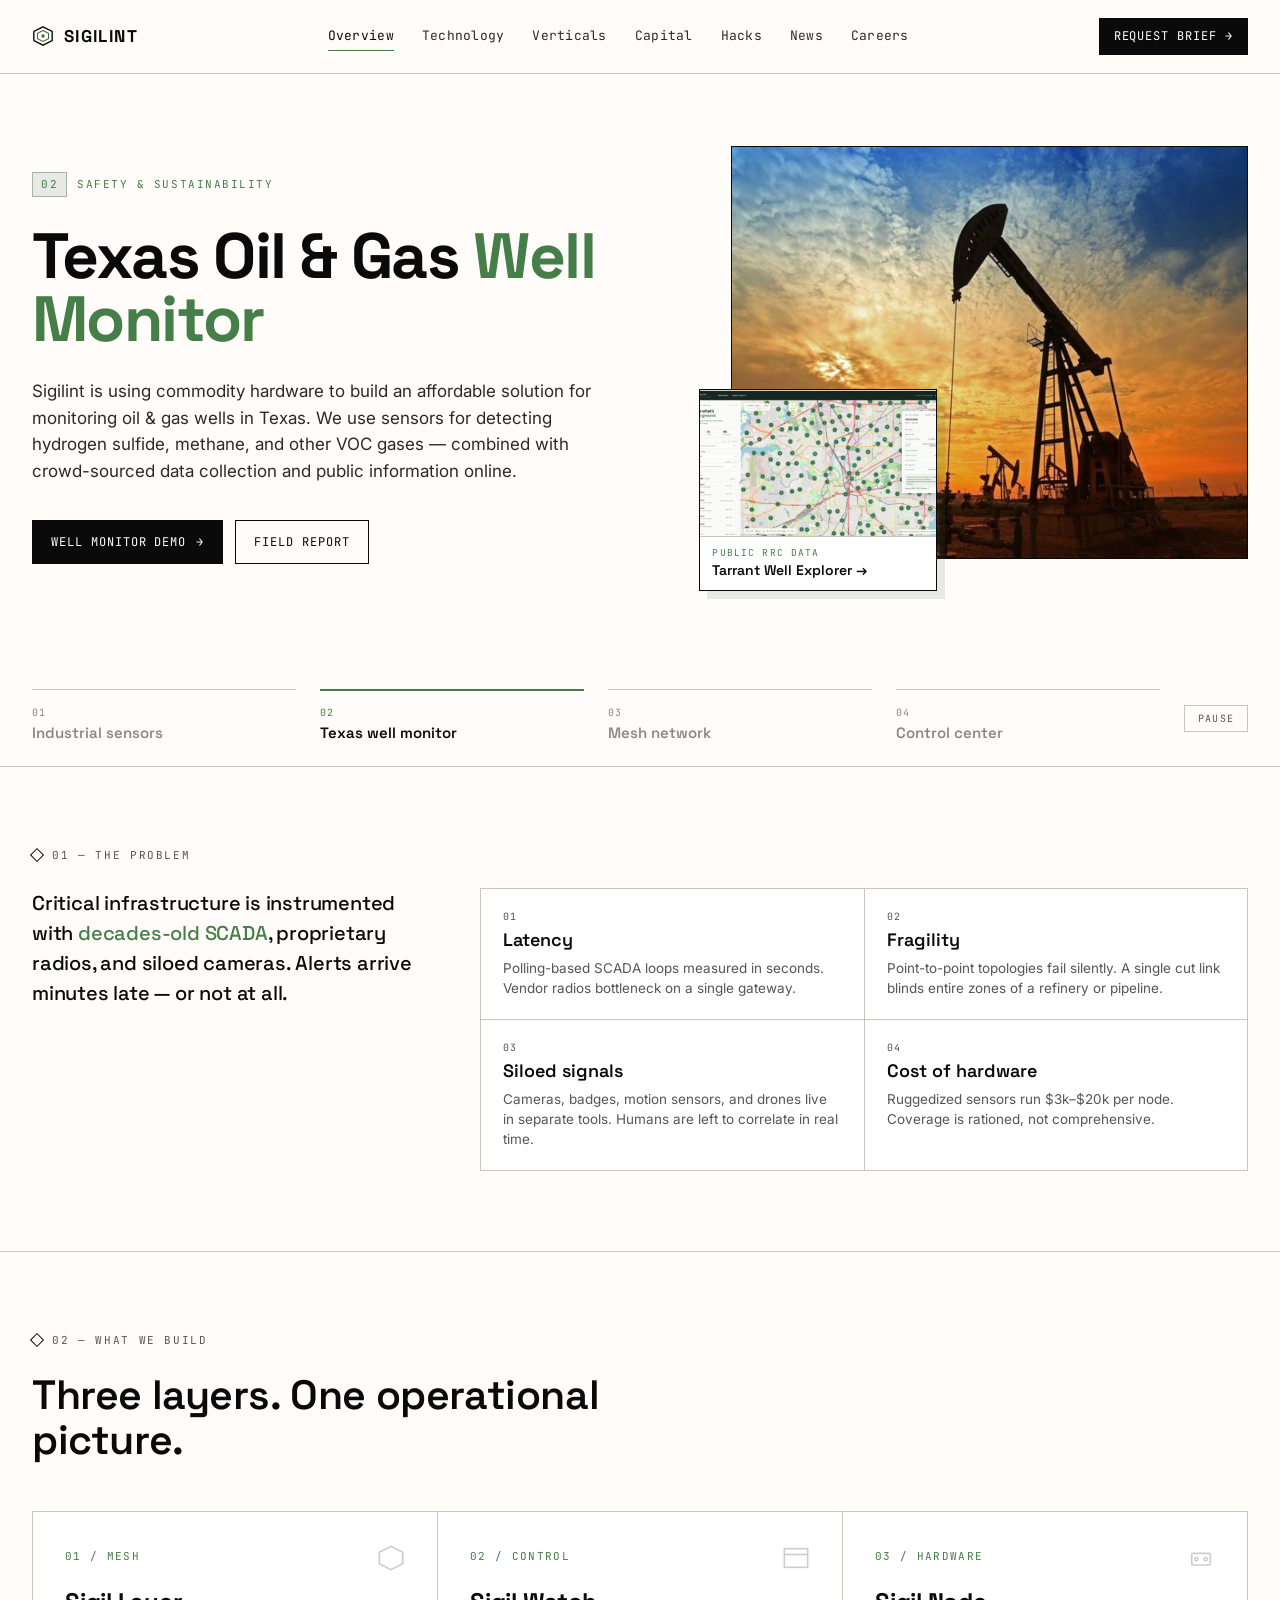
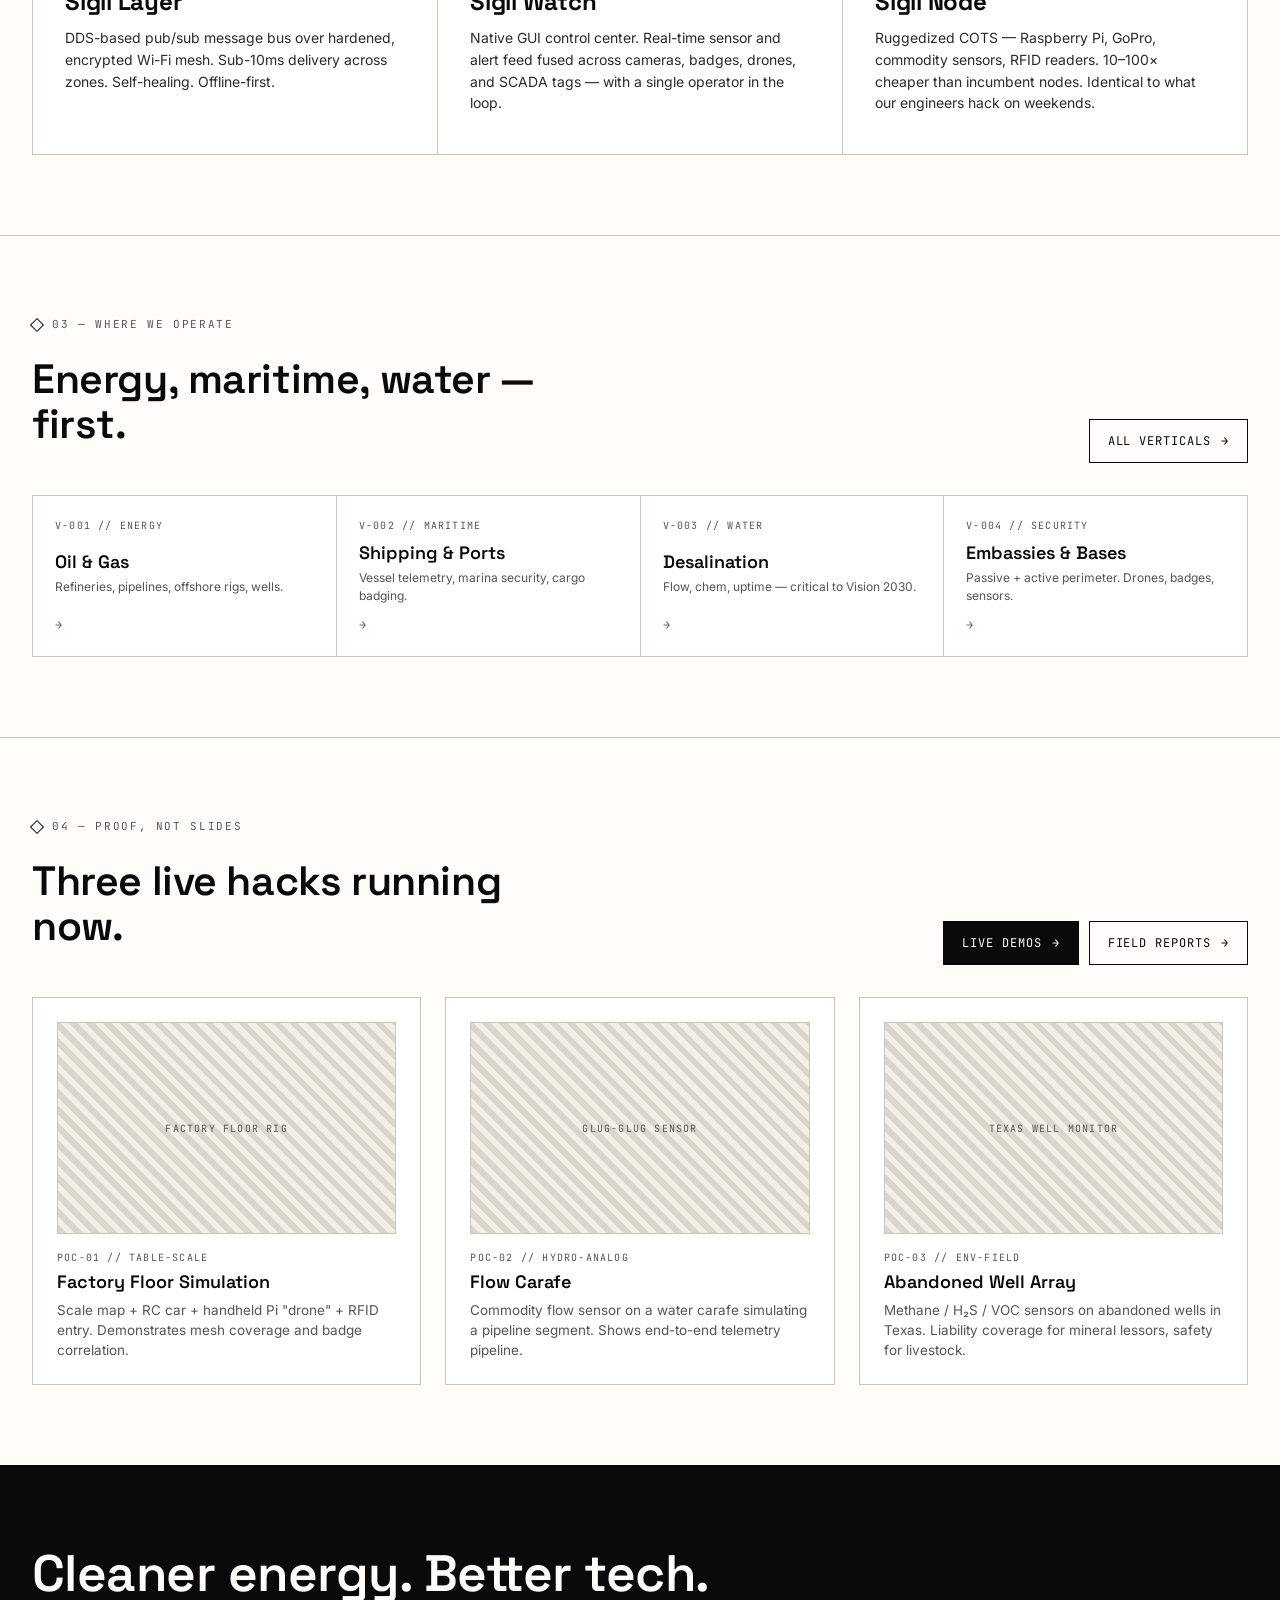
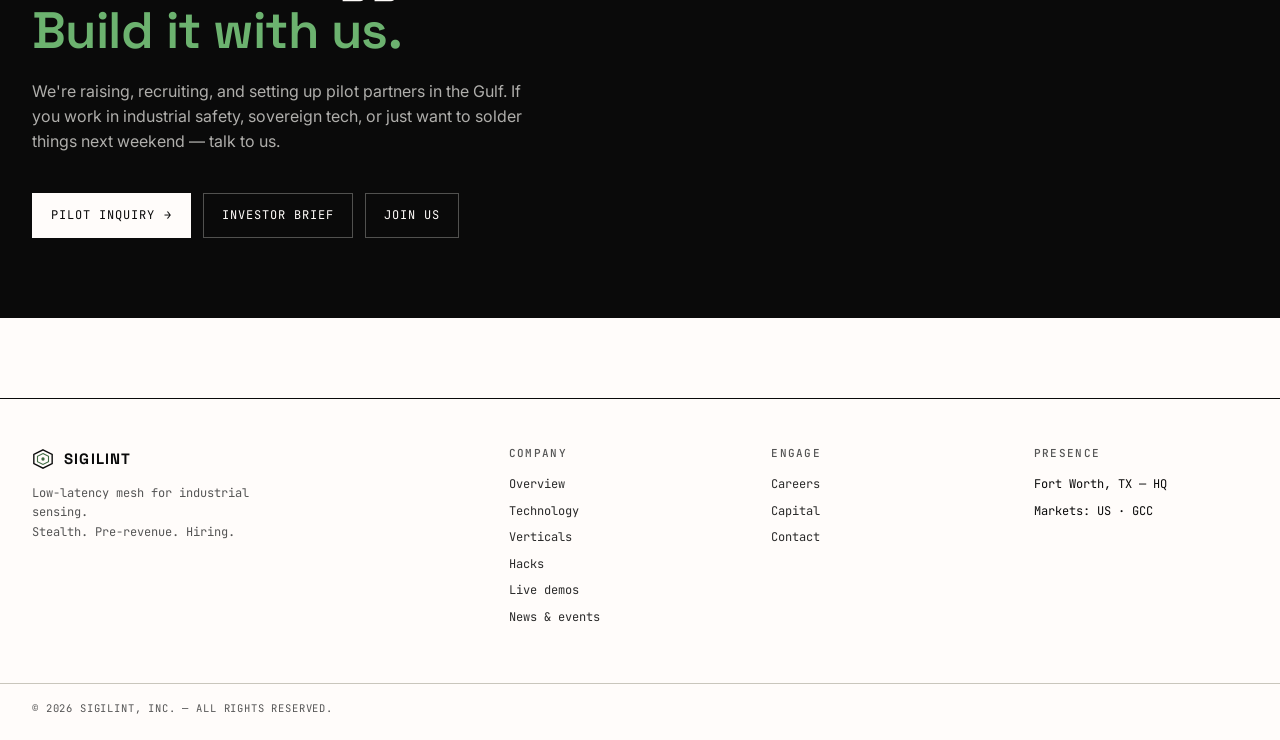
==== commit a4745568: "Homepage CTA heading: Cleaner energy. Better tech. Build it with us. Co-Authored-By: Claude Opus 5.5" ====
--- a/index.html
+++ b/index.html
@@ -278,7 +278,7 @@
     <!-- ============ CTA BAND ============ -->
     <section class="cta-band">
       <div class="container">
-        <h2>Operators, operators' operators, <em>and the people who solder the box</em>.</h2>
+        <h2 style="max-width: none;">Cleaner energy. Better tech.<br/><em>Build it with us.</em></h2>
         <p>We're raising, recruiting, and setting up pilot partners in the Gulf. If you work in industrial safety, sovereign tech, or just want to solder things next weekend — talk to us.</p>
         <div class="actions">
           <a href="contact.html?type=pilot" class="btn">Pilot inquiry <span class="arrow">→</span></a>
--- a/styles.css
+++ b/styles.css
@@ -39,38 +39,6 @@
 a { color: inherit; text-decoration: none; }
 a:hover { color: var(--green); }
 
-/* ============ Classified header ============ */
-.classified-bar {
-  border-bottom: 1px solid var(--ink);
-  background: var(--bg);
-  font-family: var(--mono);
-  font-size: 10.5px;
-  letter-spacing: 0.05em;
-  text-transform: uppercase;
-  color: var(--ink-2);
-}
-.classified-bar .inner {
-  max-width: 1280px;
-  margin: 0 auto;
-  padding: 6px 32px;
-  display: flex;
-  justify-content: space-between;
-  gap: 24px;
-}
-.classified-bar .dot {
-  display: inline-block;
-  width: 6px; height: 6px;
-  background: var(--green);
-  border-radius: 50%;
-  margin-right: 6px;
-  vertical-align: middle;
-  animation: pulse 2.4s ease-in-out infinite;
-}
-@keyframes pulse {
-  0%, 100% { opacity: 1; }
-  50% { opacity: 0.35; }
-}
-
 /* ============ Main nav ============ */
 .nav {
   border-bottom: 1px solid var(--rule);
@@ -357,5 +325,4 @@
   footer .inner { grid-template-columns: 1fr 1fr; }
   .grid-3, .grid-4 { grid-template-columns: 1fr; }
   .grid-2 { grid-template-columns: 1fr; }
-  .classified-bar .inner { gap: 12px; flex-wrap: wrap; }
-}
+}
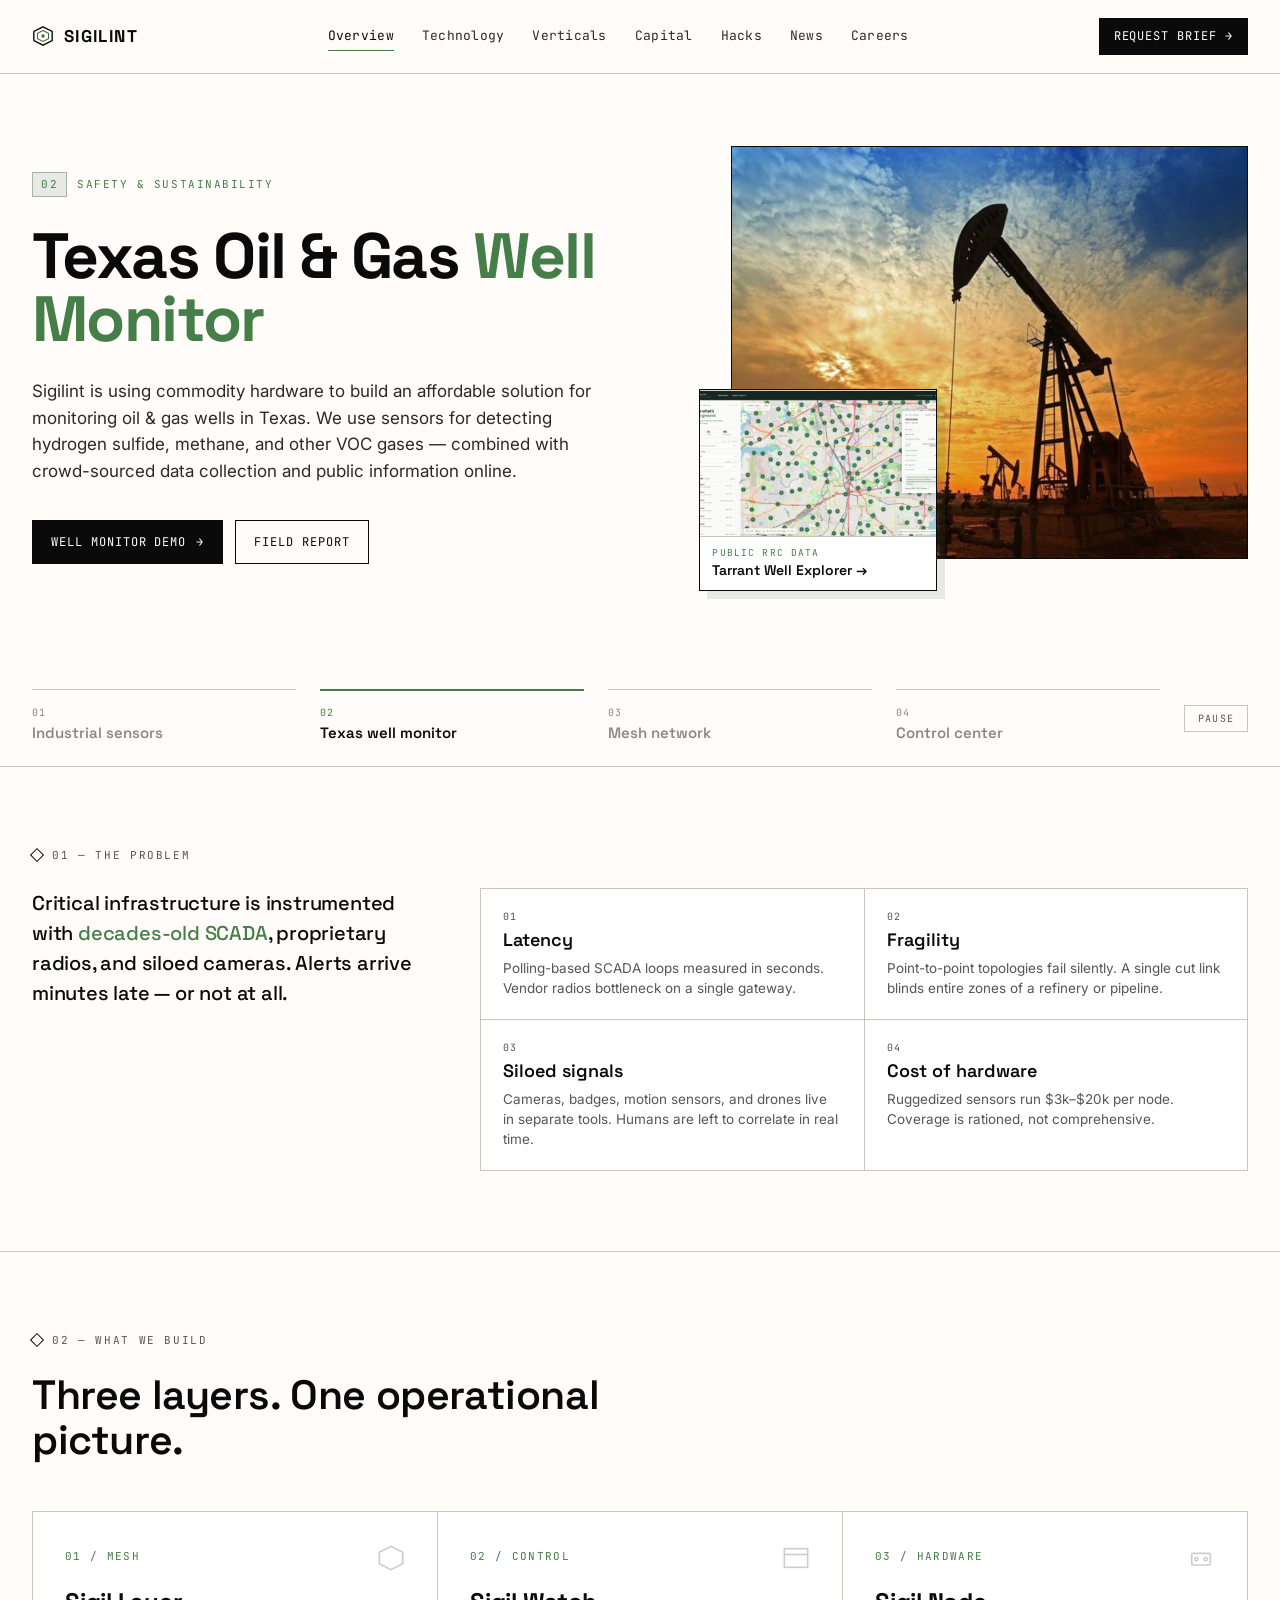
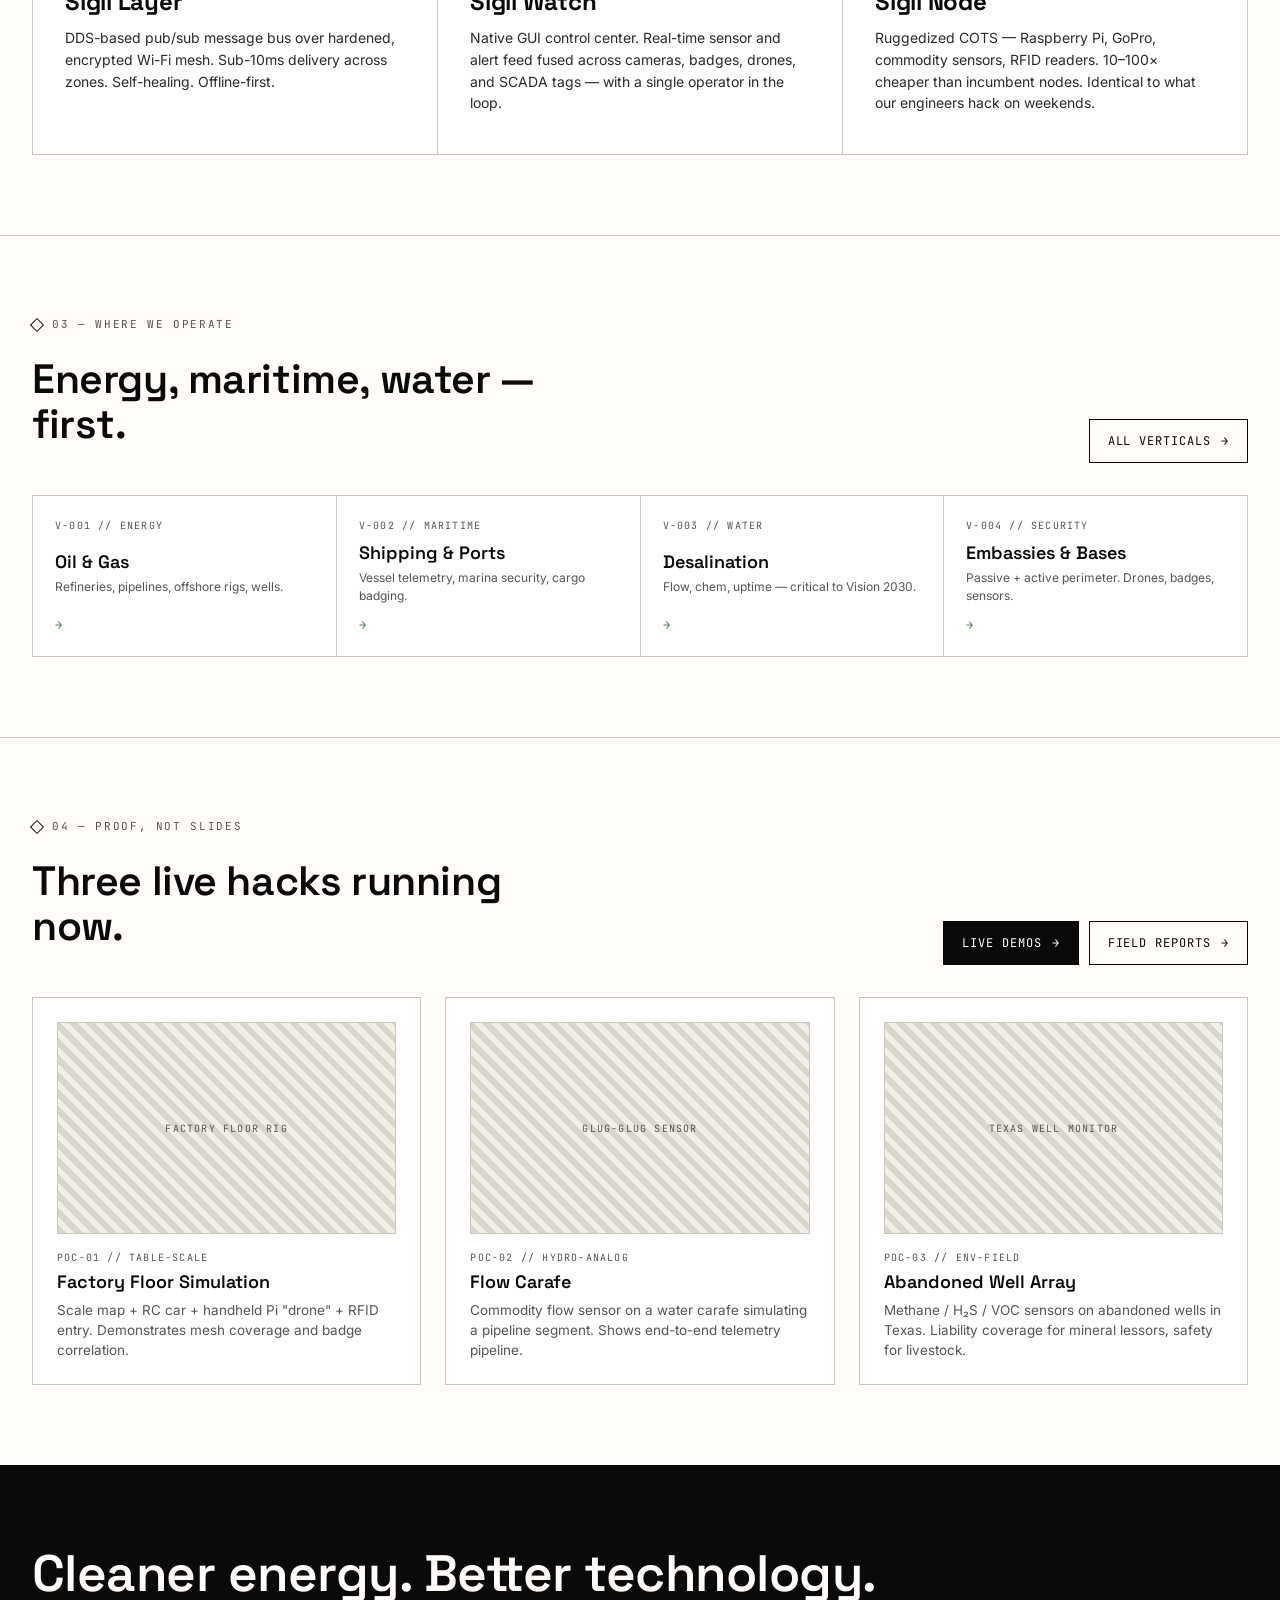
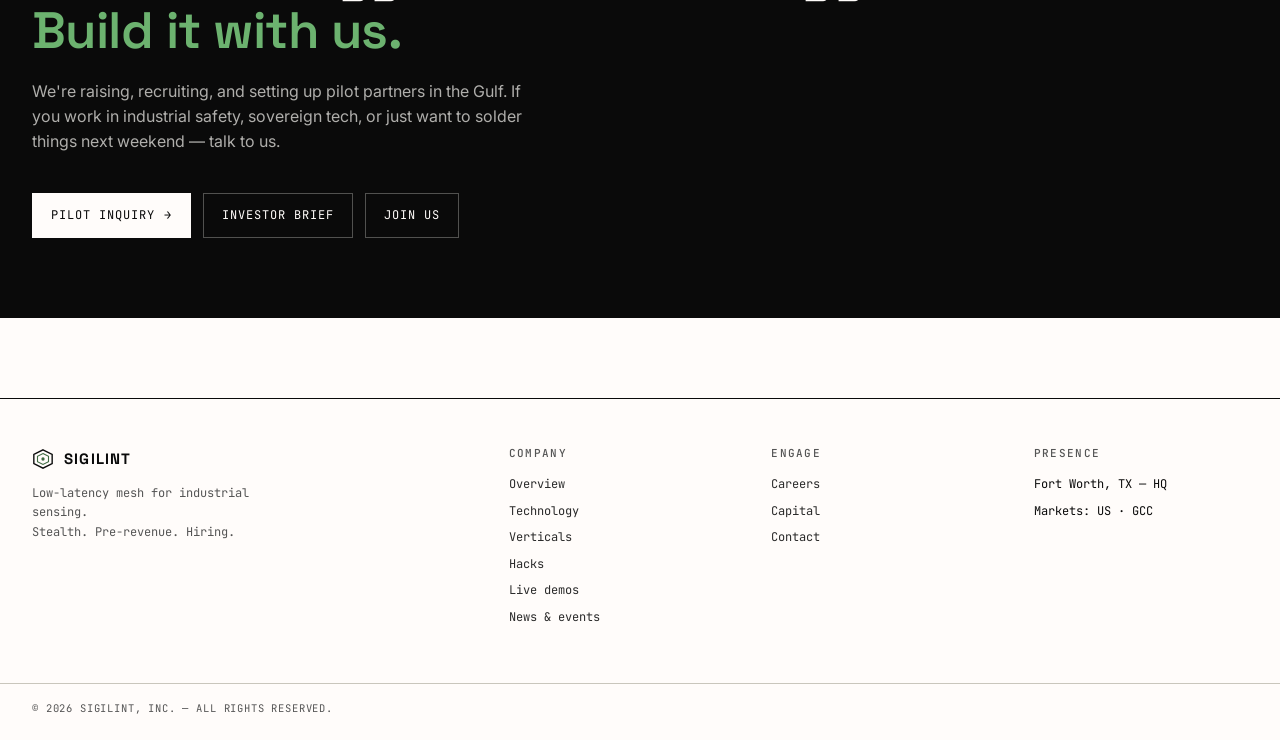
==== commit b85f0f66: "CTA heading: Better tech -> Better technology Co-Authored-By: Claude Opus 5.5 <noreply@anthropic.com" ====
--- a/index.html
+++ b/index.html
@@ -278,7 +278,7 @@
     <!-- ============ CTA BAND ============ -->
     <section class="cta-band">
       <div class="container">
-        <h2 style="max-width: none;">Cleaner energy. Better tech.<br/><em>Build it with us.</em></h2>
+        <h2 style="max-width: none;">Cleaner energy. Better technology.<br/><em>Build it with us.</em></h2>
         <p>We're raising, recruiting, and setting up pilot partners in the Gulf. If you work in industrial safety, sovereign tech, or just want to solder things next weekend — talk to us.</p>
         <div class="actions">
           <a href="contact.html?type=pilot" class="btn">Pilot inquiry <span class="arrow">→</span></a>
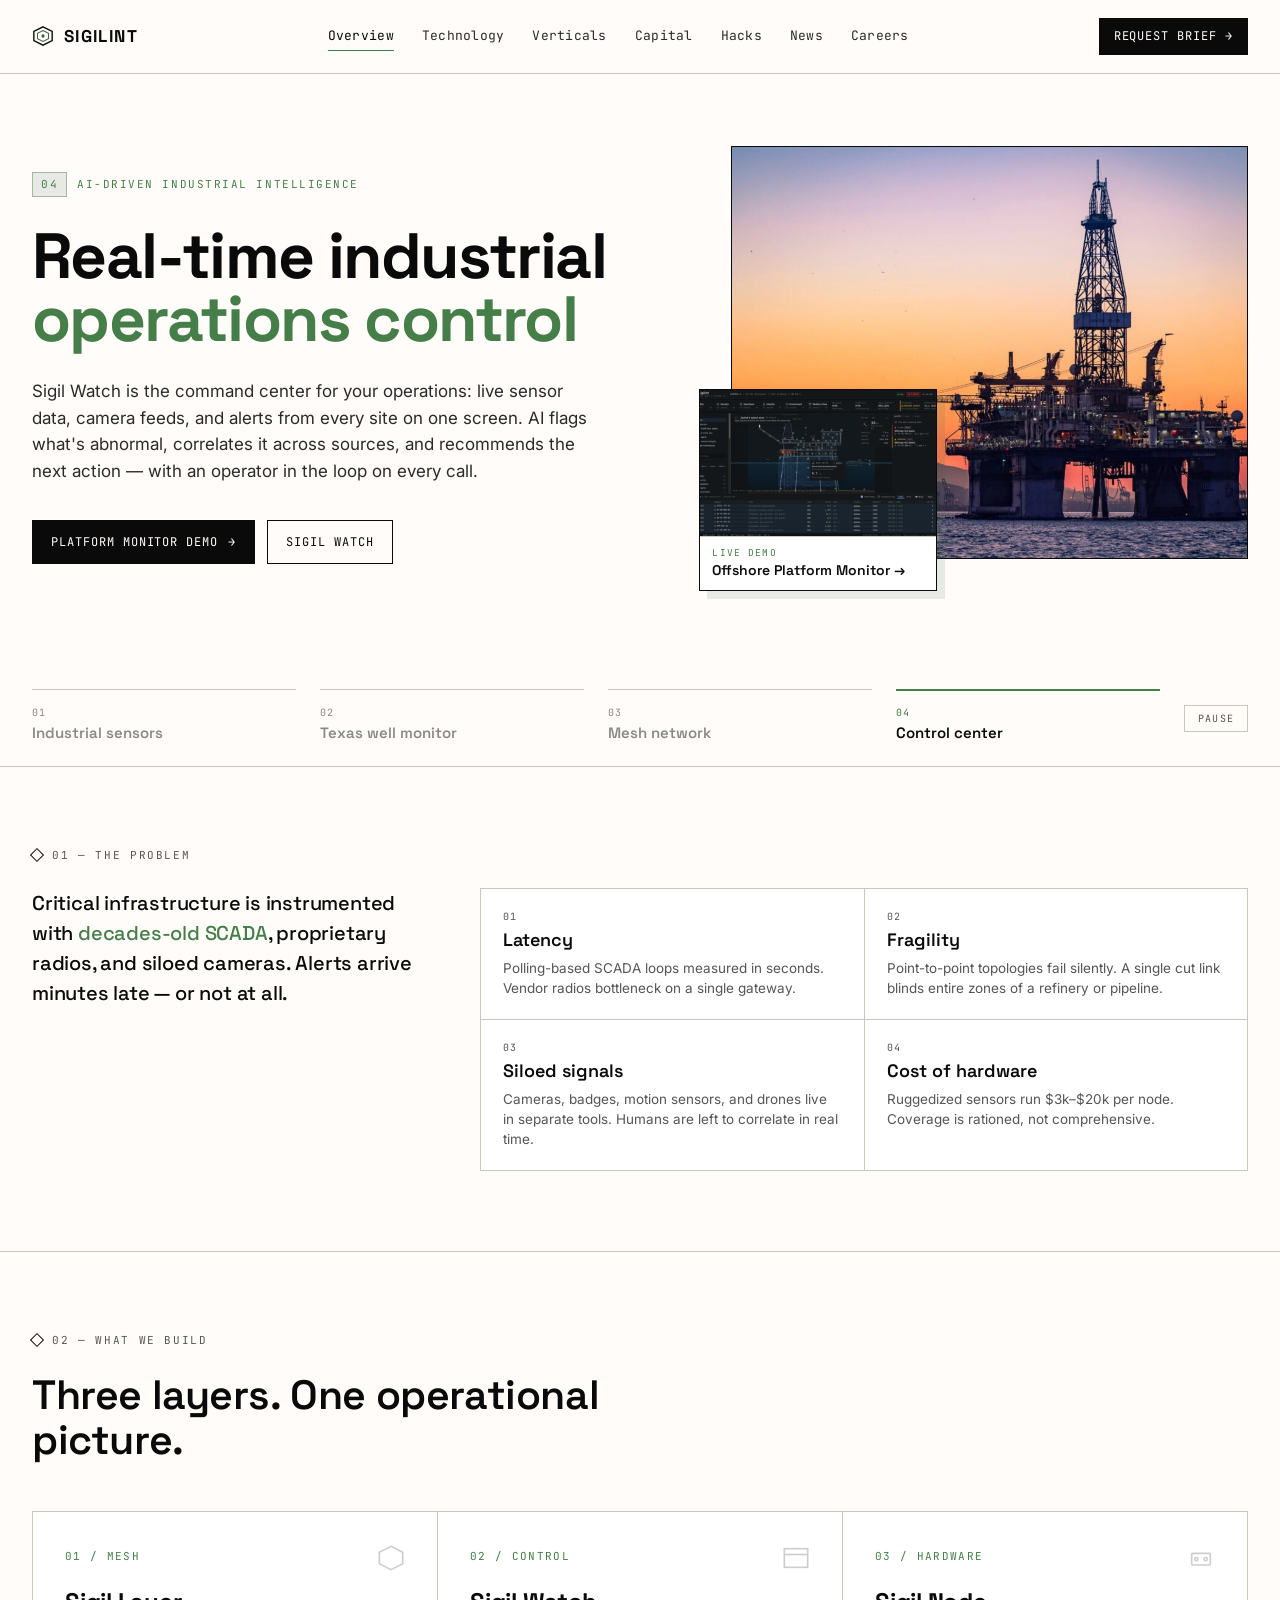
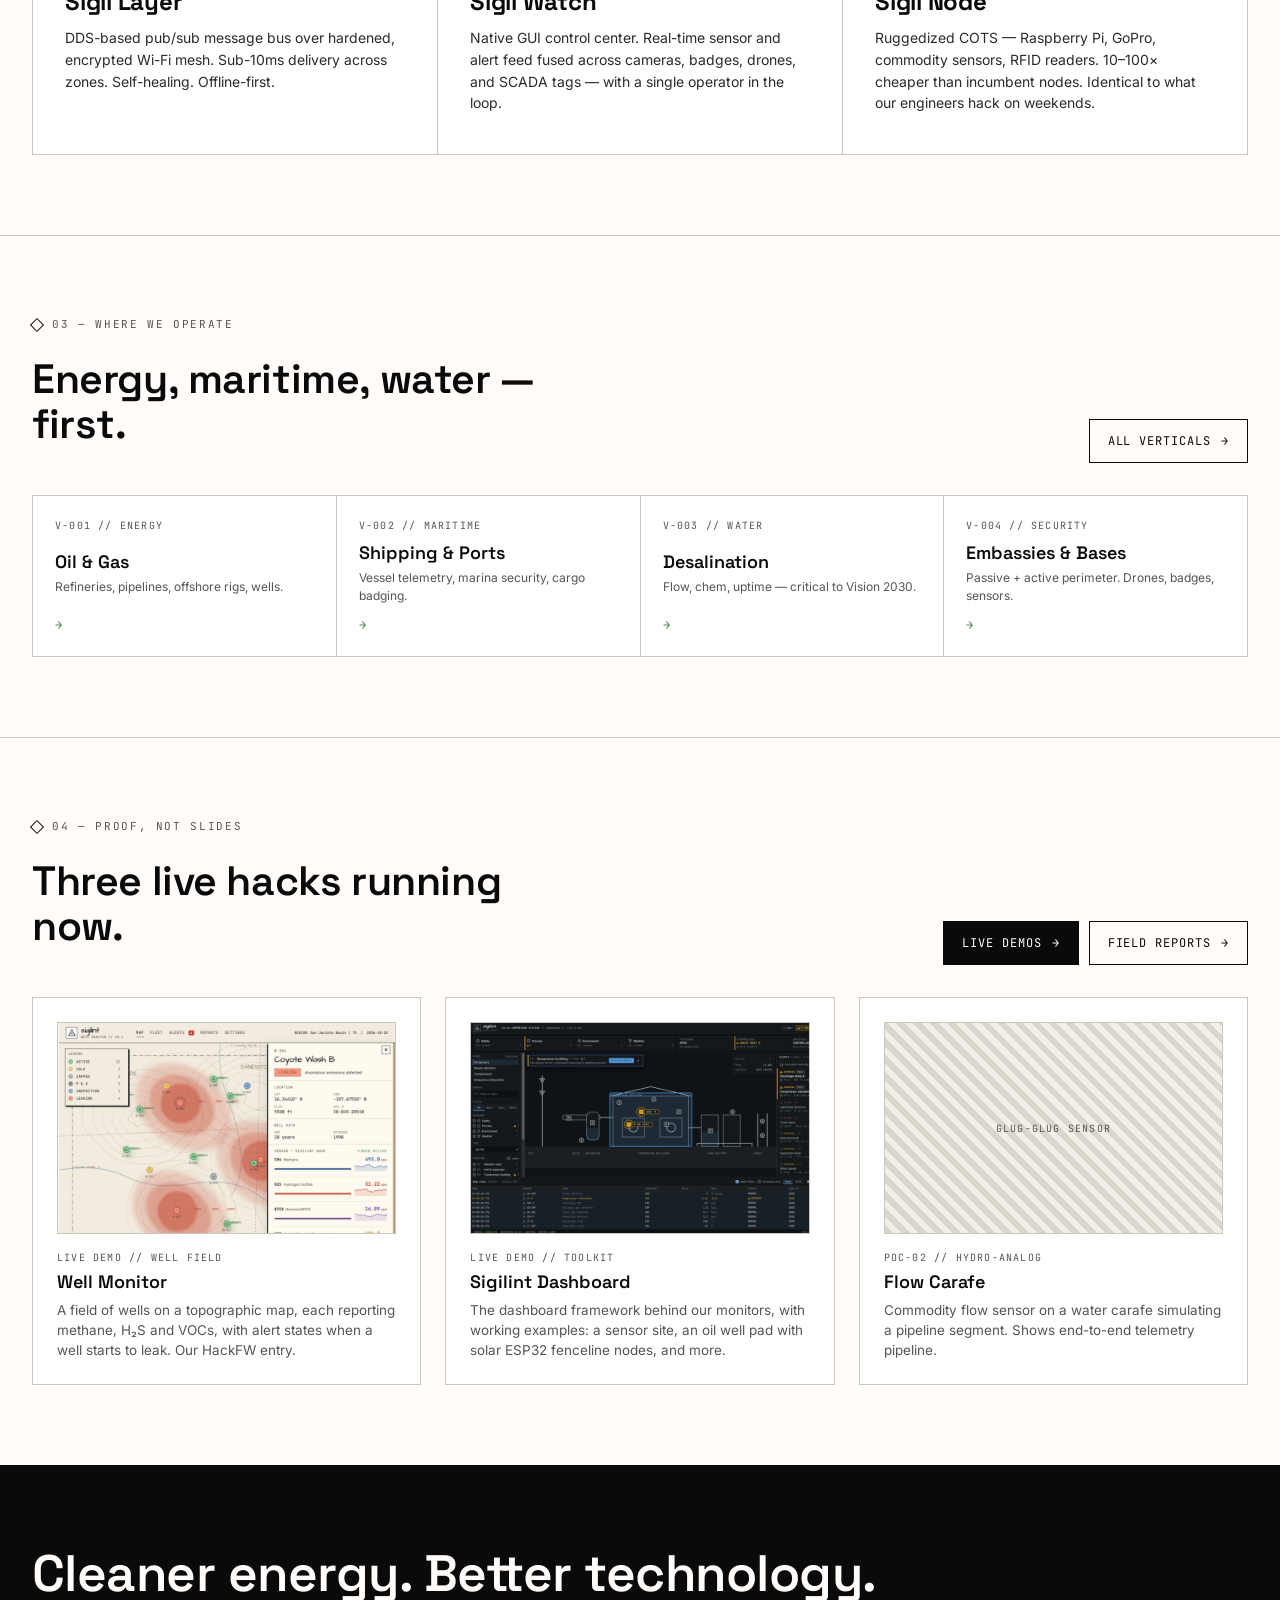
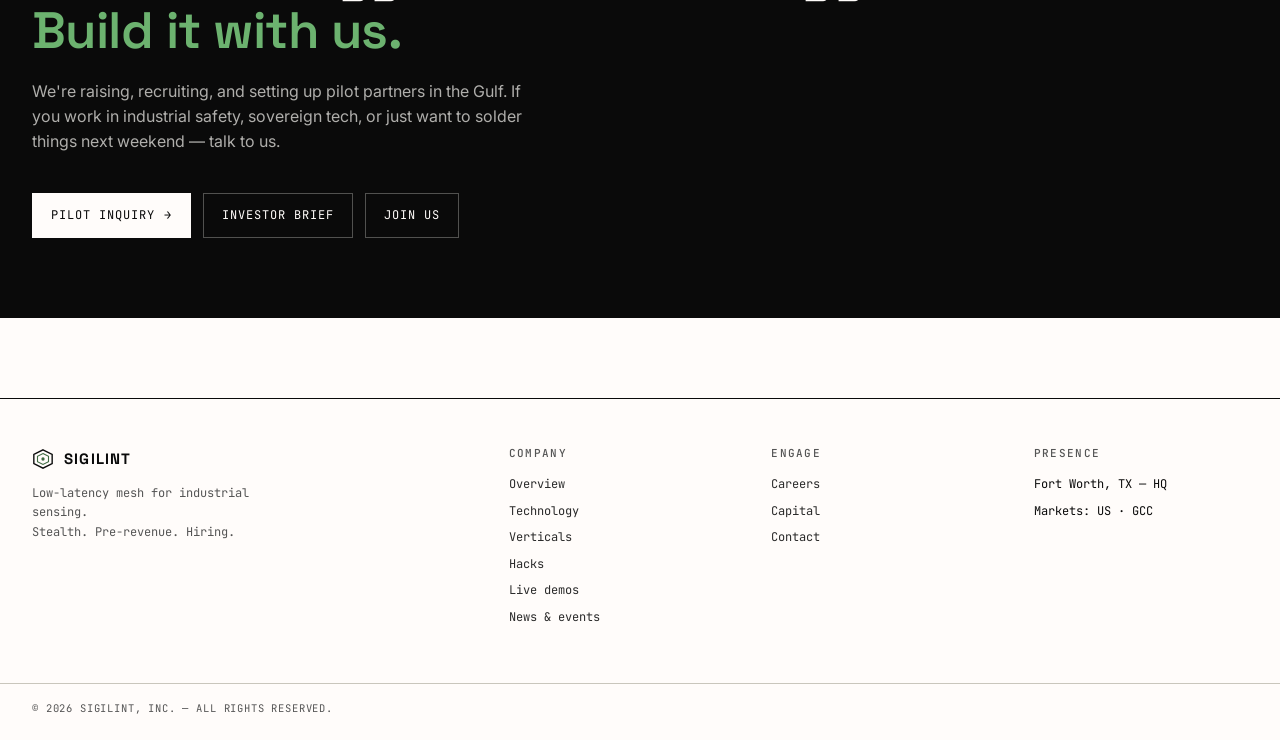
==== commit 71af0eb9: "Homepage hacks: Well Monitor, Sigilint Dashboard, Flow Carafe Cards now link to the live demos (and " ====
--- a/index.html
+++ b/index.html
@@ -253,24 +253,24 @@
           </div>
         </div>
         <div class="poc-strip">
-          <div class="poc-mini">
-            <div class="placeholder">FACTORY FLOOR RIG</div>
-            <div class="code">POC-01 // TABLE-SCALE</div>
-            <h3>Factory Floor Simulation</h3>
-            <p>Scale map + RC car + handheld Pi "drone" + RFID entry. Demonstrates mesh coverage and badge correlation.</p>
-          </div>
-          <div class="poc-mini">
+          <a class="poc-mini" href="https://wellmonitor.sigilint.com/">
+            <img class="shot" src="images/well-monitor.png" width="800" height="500" alt="Sigilint Well Monitor: wells on a topographic map with methane plumes and a sensor panel" />
+            <div class="code">LIVE DEMO // WELL FIELD</div>
+            <h3>Well Monitor</h3>
+            <p>A field of wells on a topographic map, each reporting methane, H₂S and VOCs, with alert states when a well starts to leak. Our HackFW entry.</p>
+          </a>
+          <a class="poc-mini" href="https://toolkit.sigilint.com/">
+            <img class="shot" src="images/dashboard-toolkit.png" width="800" height="500" alt="Sigilint dashboard: a compressor station sensor site with alerts and a live readings feed" />
+            <div class="code">LIVE DEMO // TOOLKIT</div>
+            <h3>Sigilint Dashboard</h3>
+            <p>The dashboard framework behind our monitors, with working examples: a sensor site, an oil well pad with solar ESP32 fenceline nodes, and more.</p>
+          </a>
+          <a class="poc-mini" href="hacks.html#poc-glug">
             <div class="placeholder">GLUG-GLUG SENSOR</div>
             <div class="code">POC-02 // HYDRO-ANALOG</div>
             <h3>Flow Carafe</h3>
             <p>Commodity flow sensor on a water carafe simulating a pipeline segment. Shows end-to-end telemetry pipeline.</p>
-          </div>
-          <div class="poc-mini">
-            <div class="placeholder">TEXAS WELL MONITOR</div>
-            <div class="code">POC-03 // ENV-FIELD</div>
-            <h3>Abandoned Well Array</h3>
-            <p>Methane / H₂S / VOC sensors on abandoned wells in Texas. Liability coverage for mineral lessors, safety for livestock.</p>
-          </div>
+          </a>
         </div>
       </div>
     </section>
--- a/home.css
+++ b/home.css
@@ -365,6 +365,16 @@
       transition: border-color 0.15s;
     }
     .poc-mini:hover { border-color: var(--ink); }
+    a.poc-mini { display: block; color: inherit; }
+    .poc-mini .shot {
+      display: block;
+      width: 100%;
+      height: auto;
+      aspect-ratio: 16 / 10;
+      object-fit: cover;
+      margin-bottom: 16px;
+      border: 1px solid var(--rule);
+    }
     .poc-mini .placeholder {
       aspect-ratio: 16 / 10;
       margin-bottom: 16px;
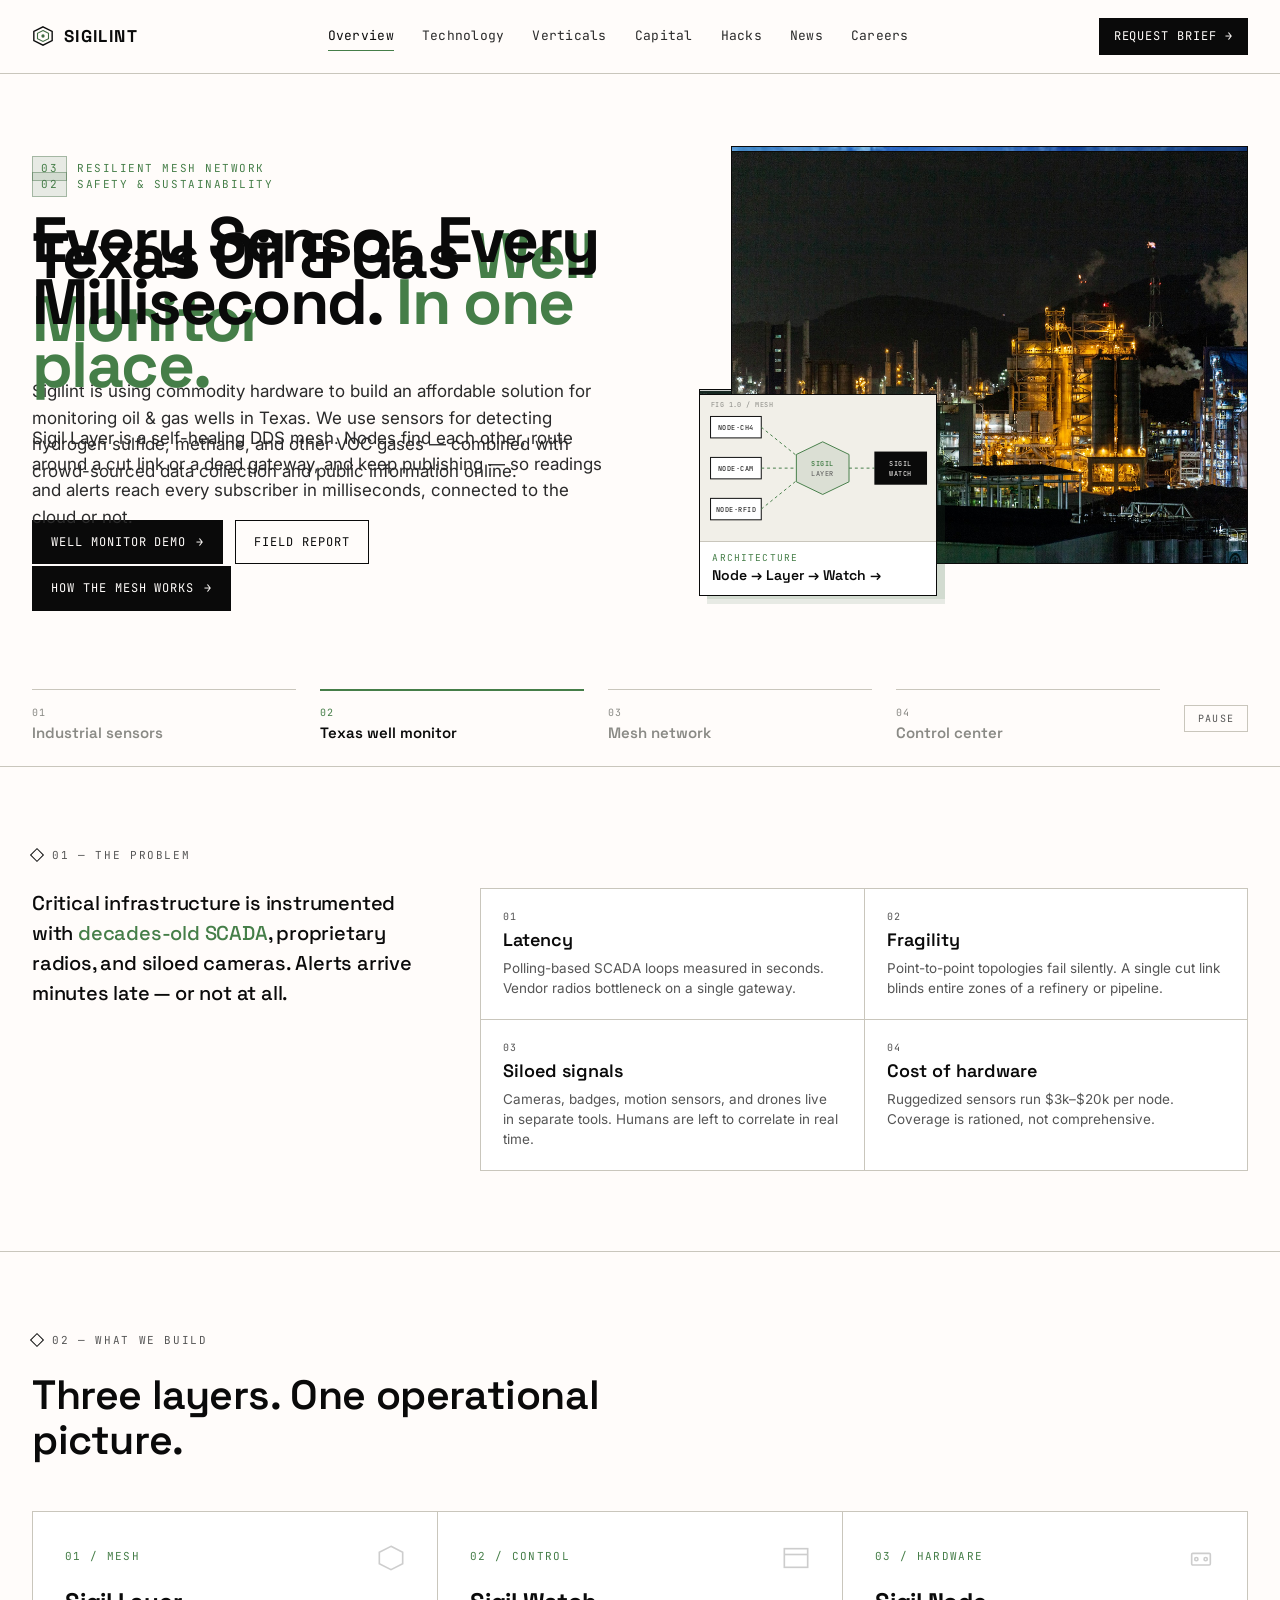
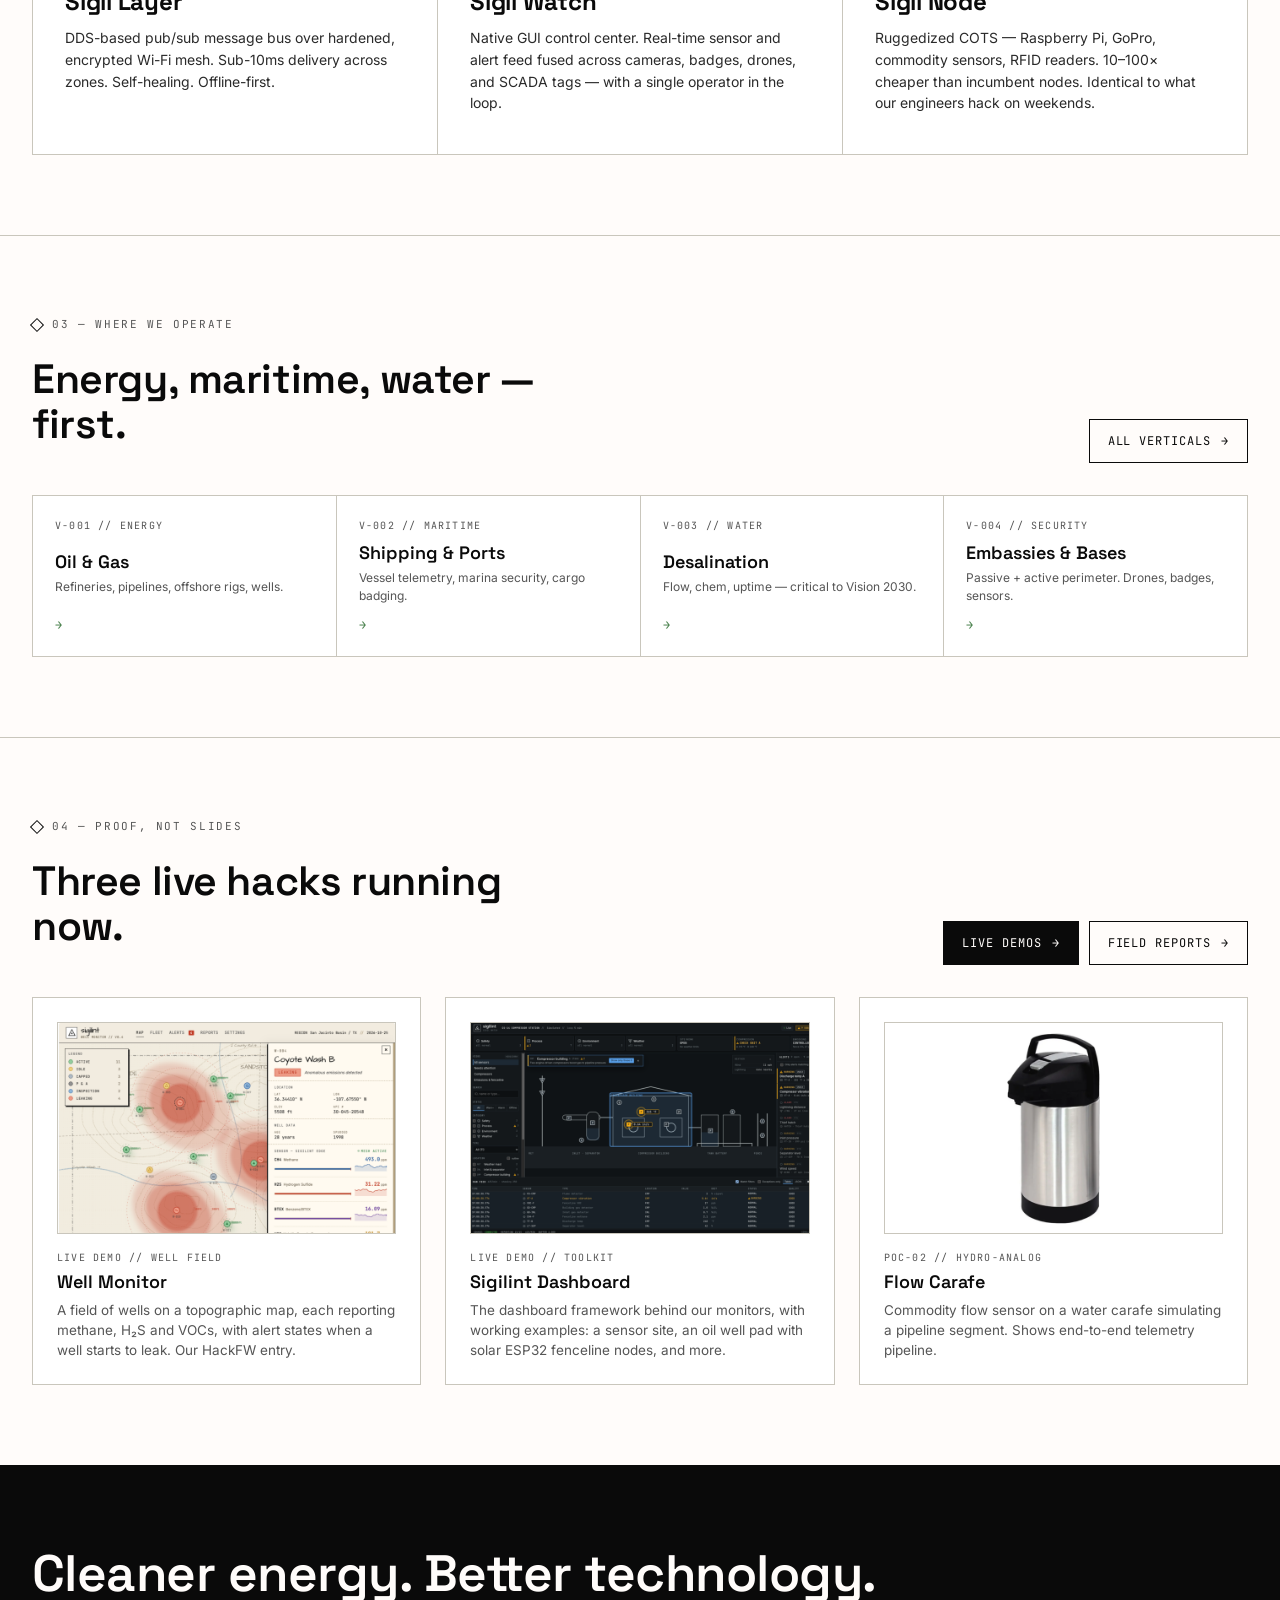
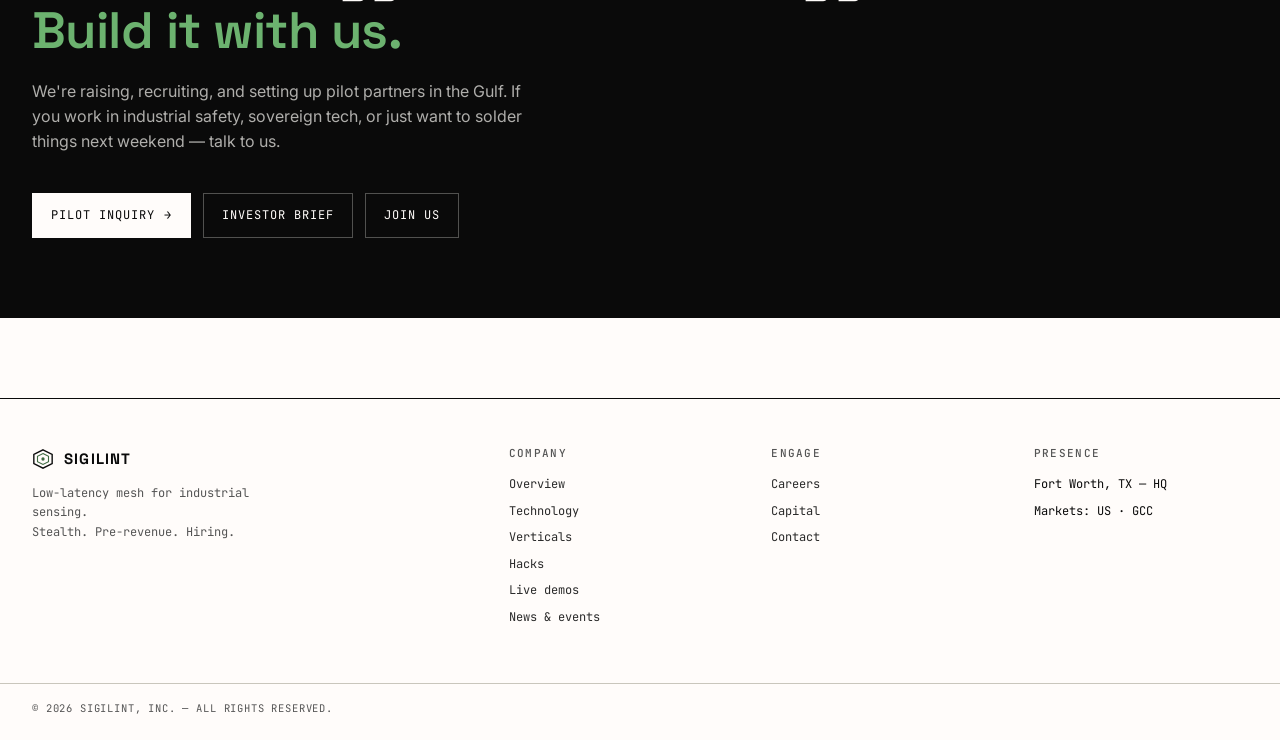
==== commit bcf8fd7b: "Homepage hacks: carafe photo on the Flow Carafe card Co-Authored-By: Claude Opus 5.5 <noreply@anthro" ====
--- a/index.html
+++ b/index.html
@@ -266,7 +266,7 @@
             <p>The dashboard framework behind our monitors, with working examples: a sensor site, an oil well pad with solar ESP32 fenceline nodes, and more.</p>
           </a>
           <a class="poc-mini" href="hacks.html#poc-glug">
-            <div class="placeholder">GLUG-GLUG SENSOR</div>
+            <img class="shot" src="images/carafe.png" width="800" height="500" alt="Stainless steel pump-action carafe" />
             <div class="code">POC-02 // HYDRO-ANALOG</div>
             <h3>Flow Carafe</h3>
             <p>Commodity flow sensor on a water carafe simulating a pipeline segment. Shows end-to-end telemetry pipeline.</p>
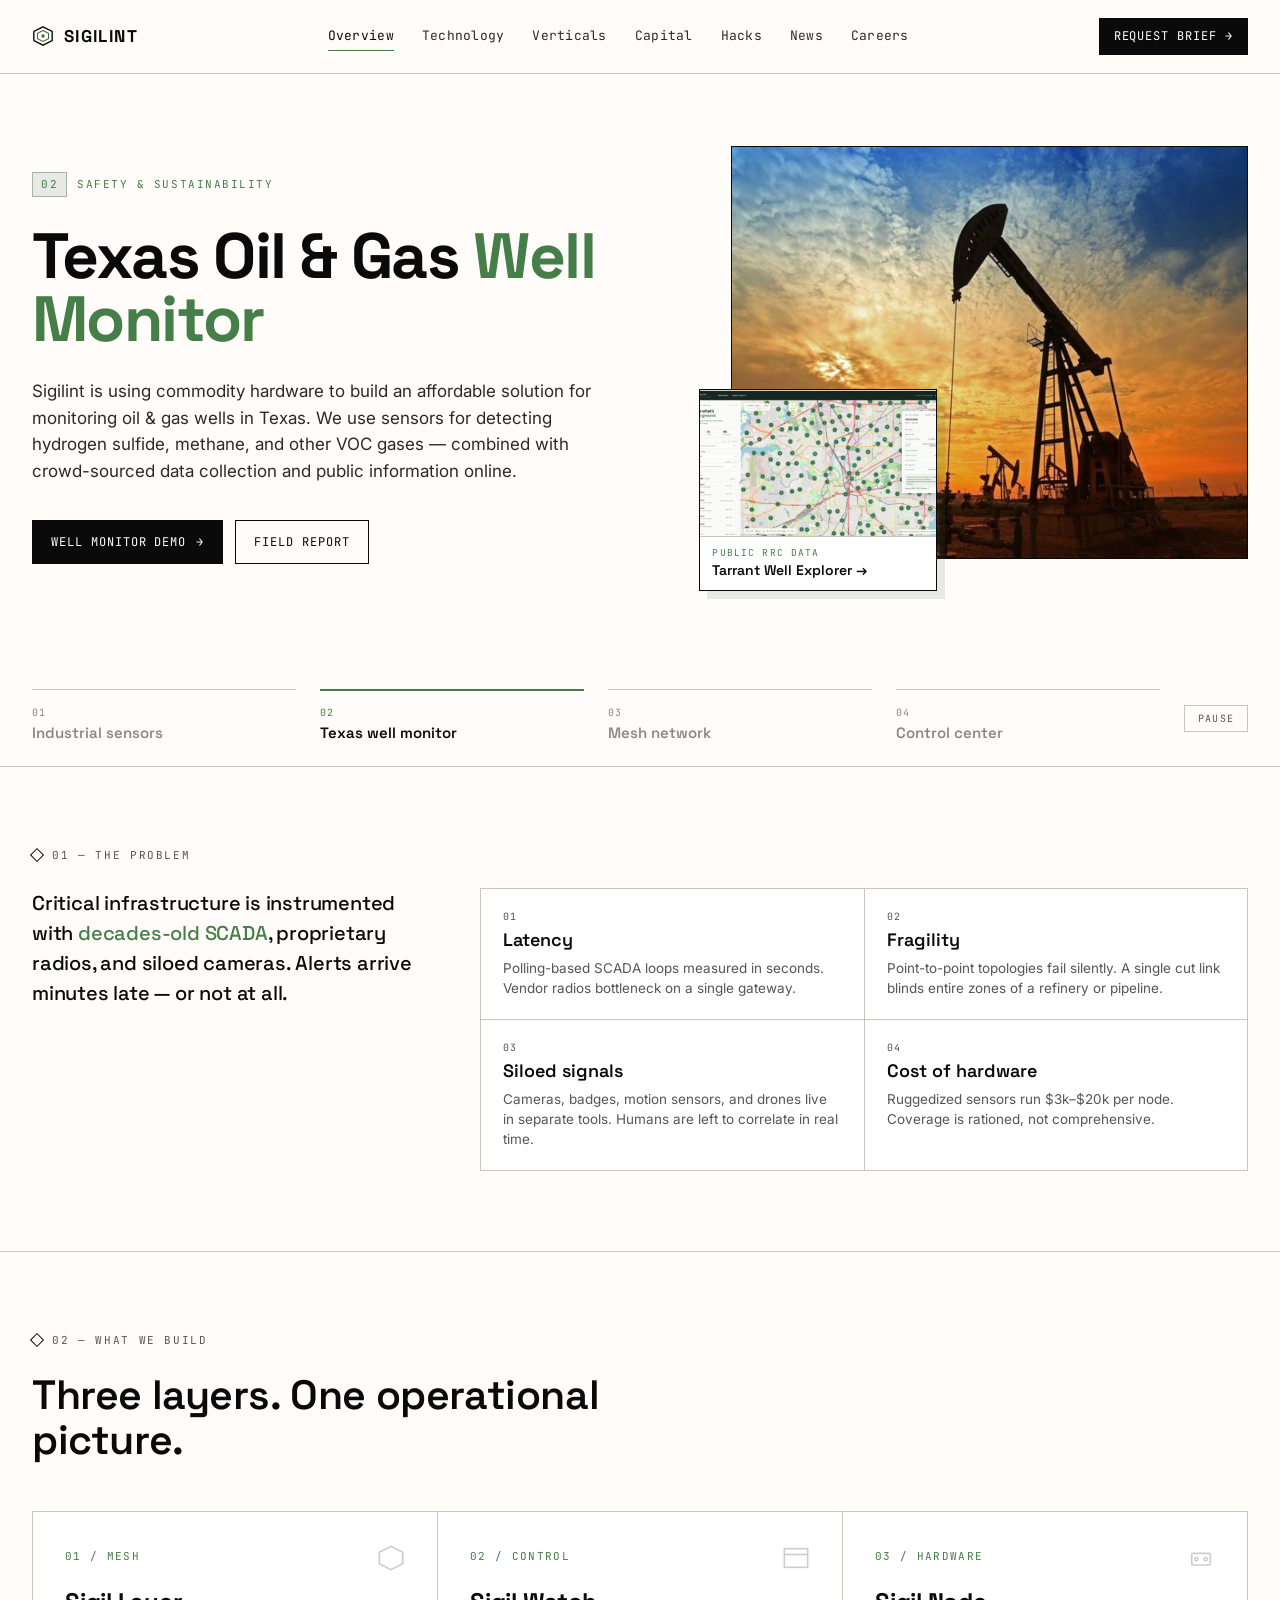
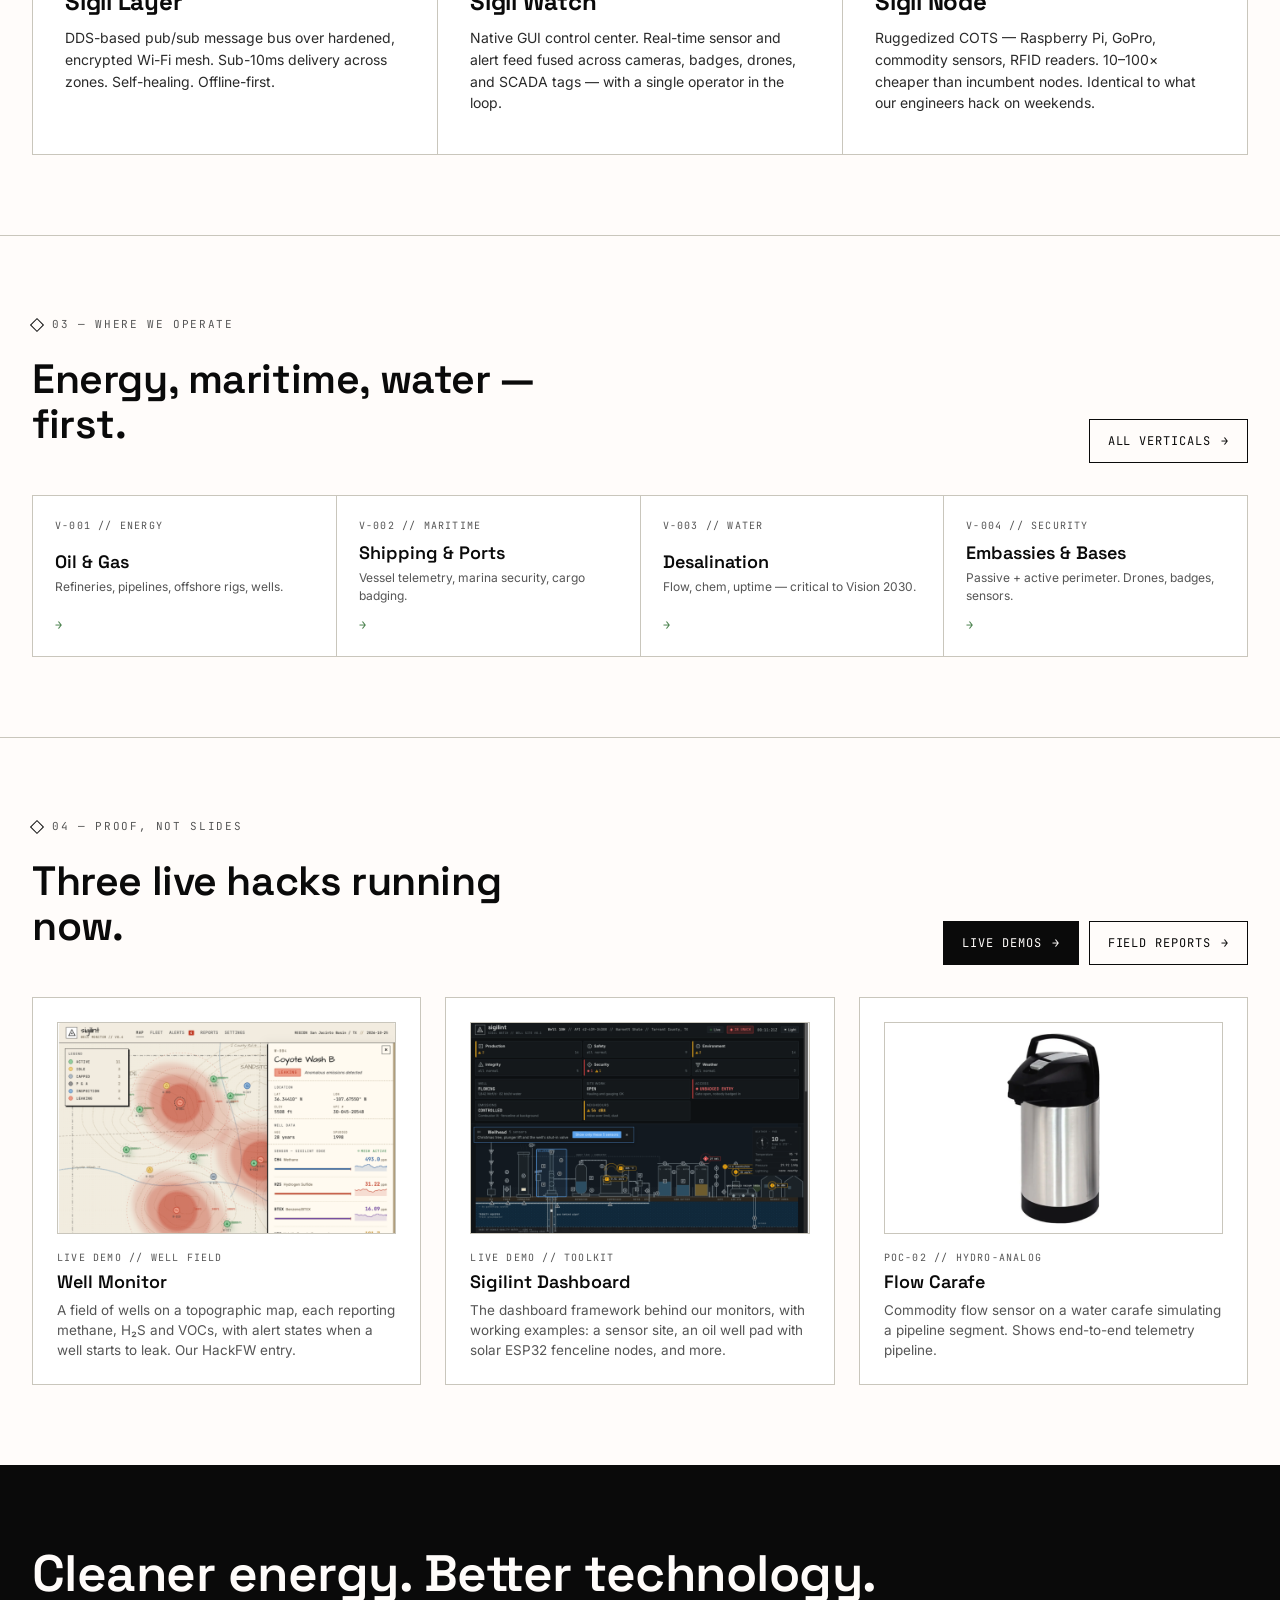
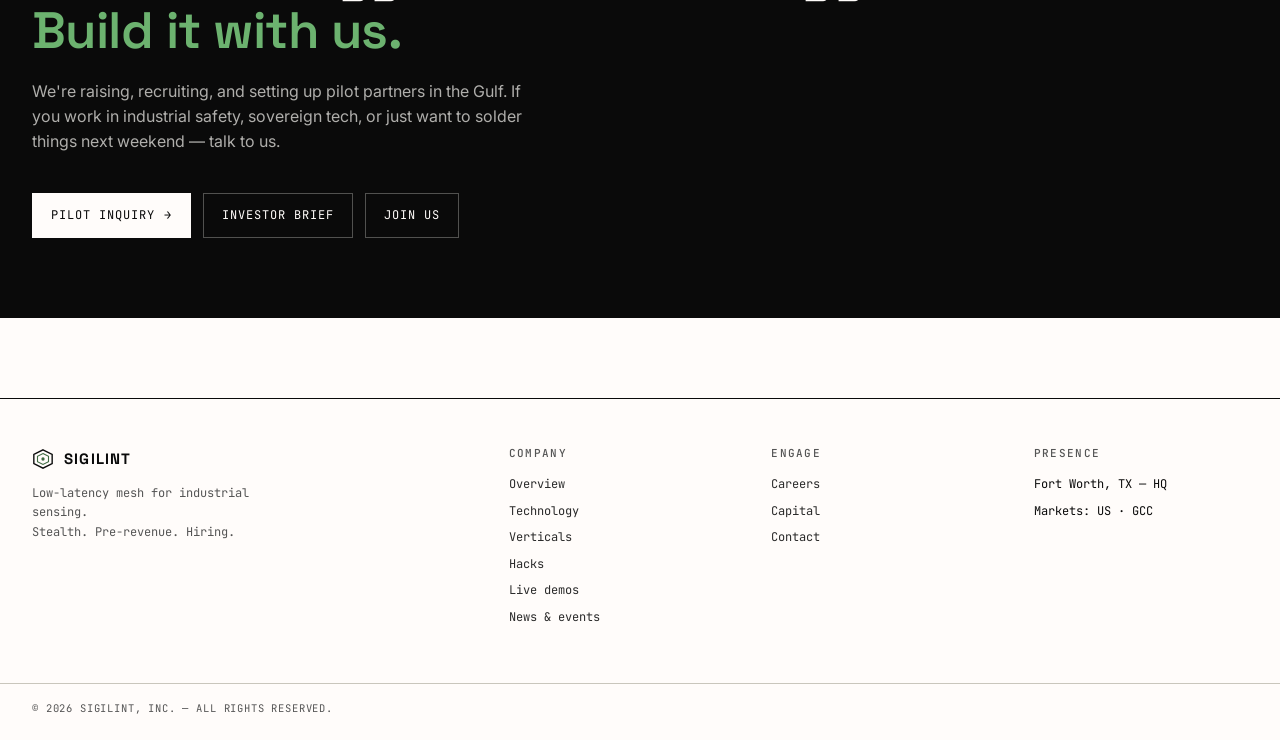
==== commit fed6c904: "Homepage hacks: well-site screenshot on the Sigilint Dashboard card Co-Authored-By: Claude Opus 5.5 " ====
--- a/index.html
+++ b/index.html
@@ -260,7 +260,7 @@
             <p>A field of wells on a topographic map, each reporting methane, H₂S and VOCs, with alert states when a well starts to leak. Our HackFW entry.</p>
           </a>
           <a class="poc-mini" href="https://toolkit.sigilint.com/">
-            <img class="shot" src="images/dashboard-toolkit.png" width="800" height="500" alt="Sigilint dashboard: a compressor station sensor site with alerts and a live readings feed" />
+            <img class="shot" src="images/dashboard-well-site.png" width="800" height="500" alt="Sigilint dashboard: a gas well site with sensor groups, alerts and a cutaway of the wellbore" />
             <div class="code">LIVE DEMO // TOOLKIT</div>
             <h3>Sigilint Dashboard</h3>
             <p>The dashboard framework behind our monitors, with working examples: a sensor site, an oil well pad with solar ESP32 fenceline nodes, and more.</p>
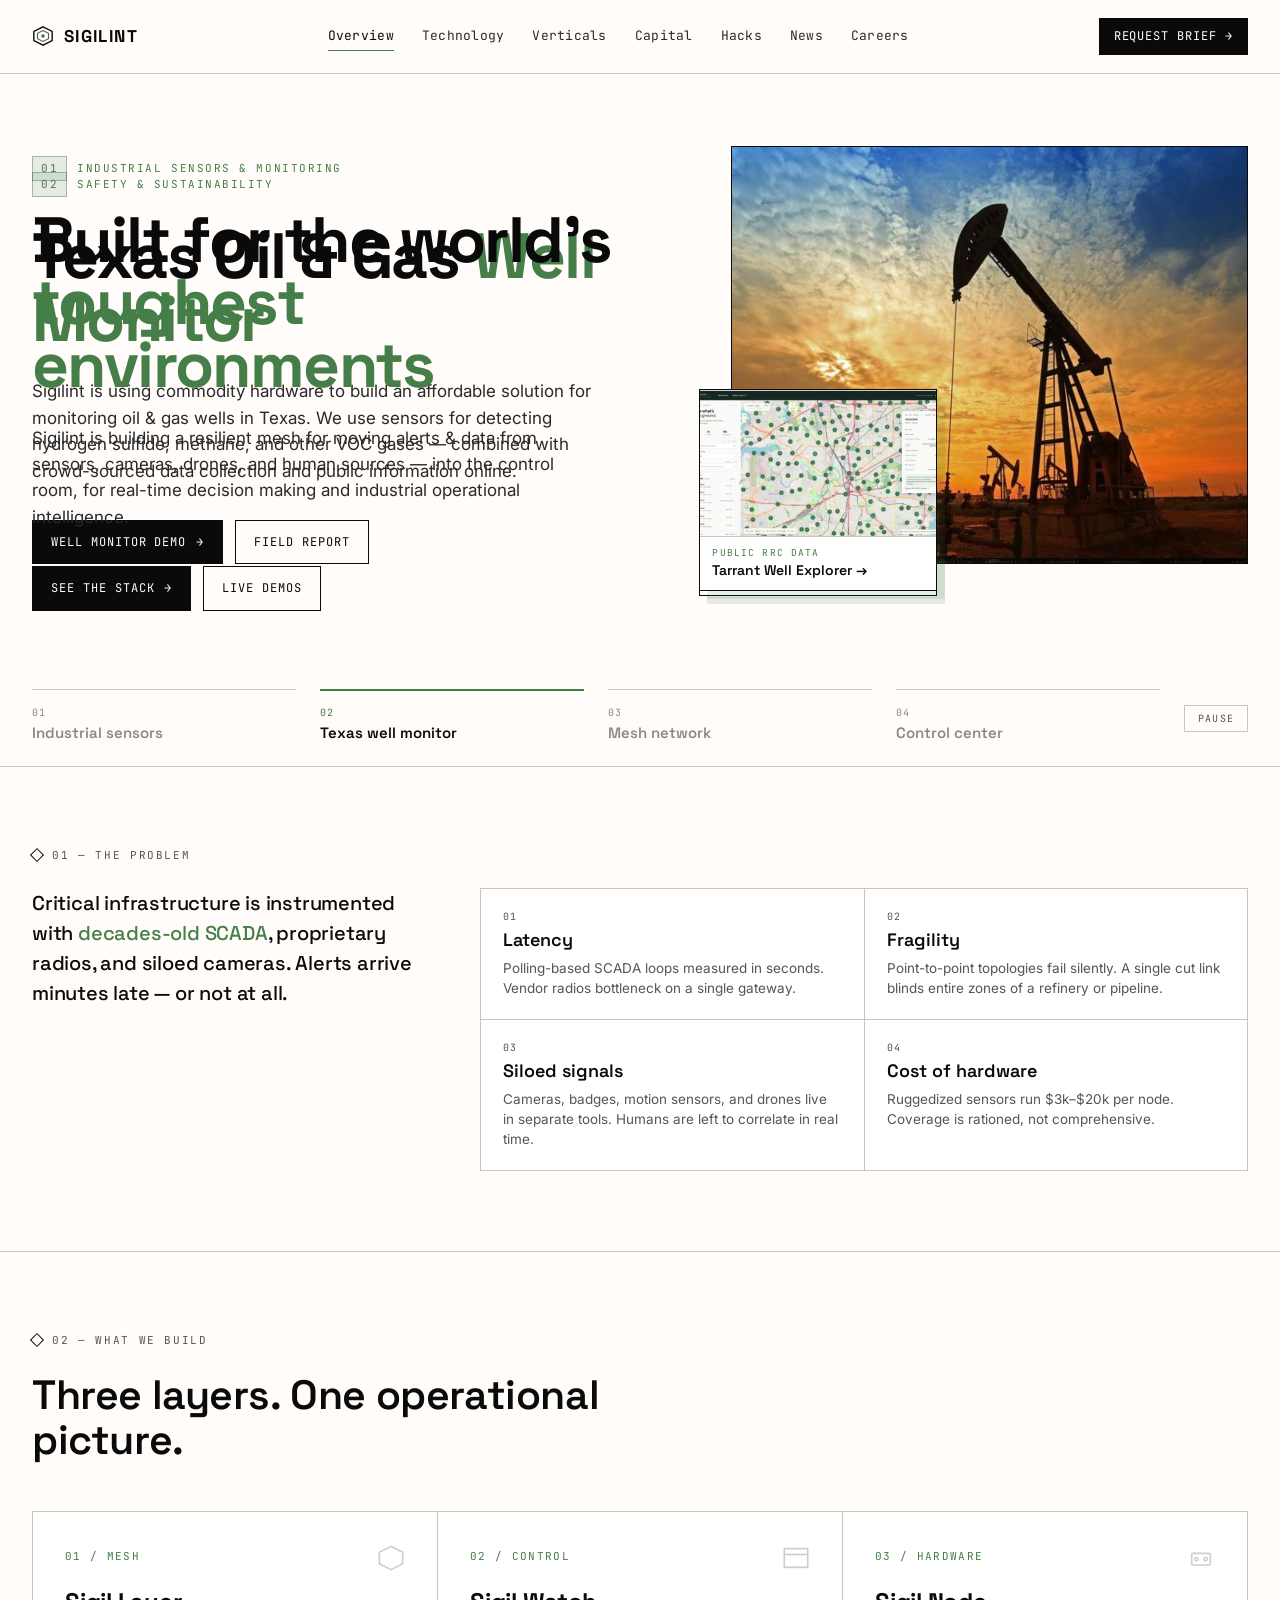
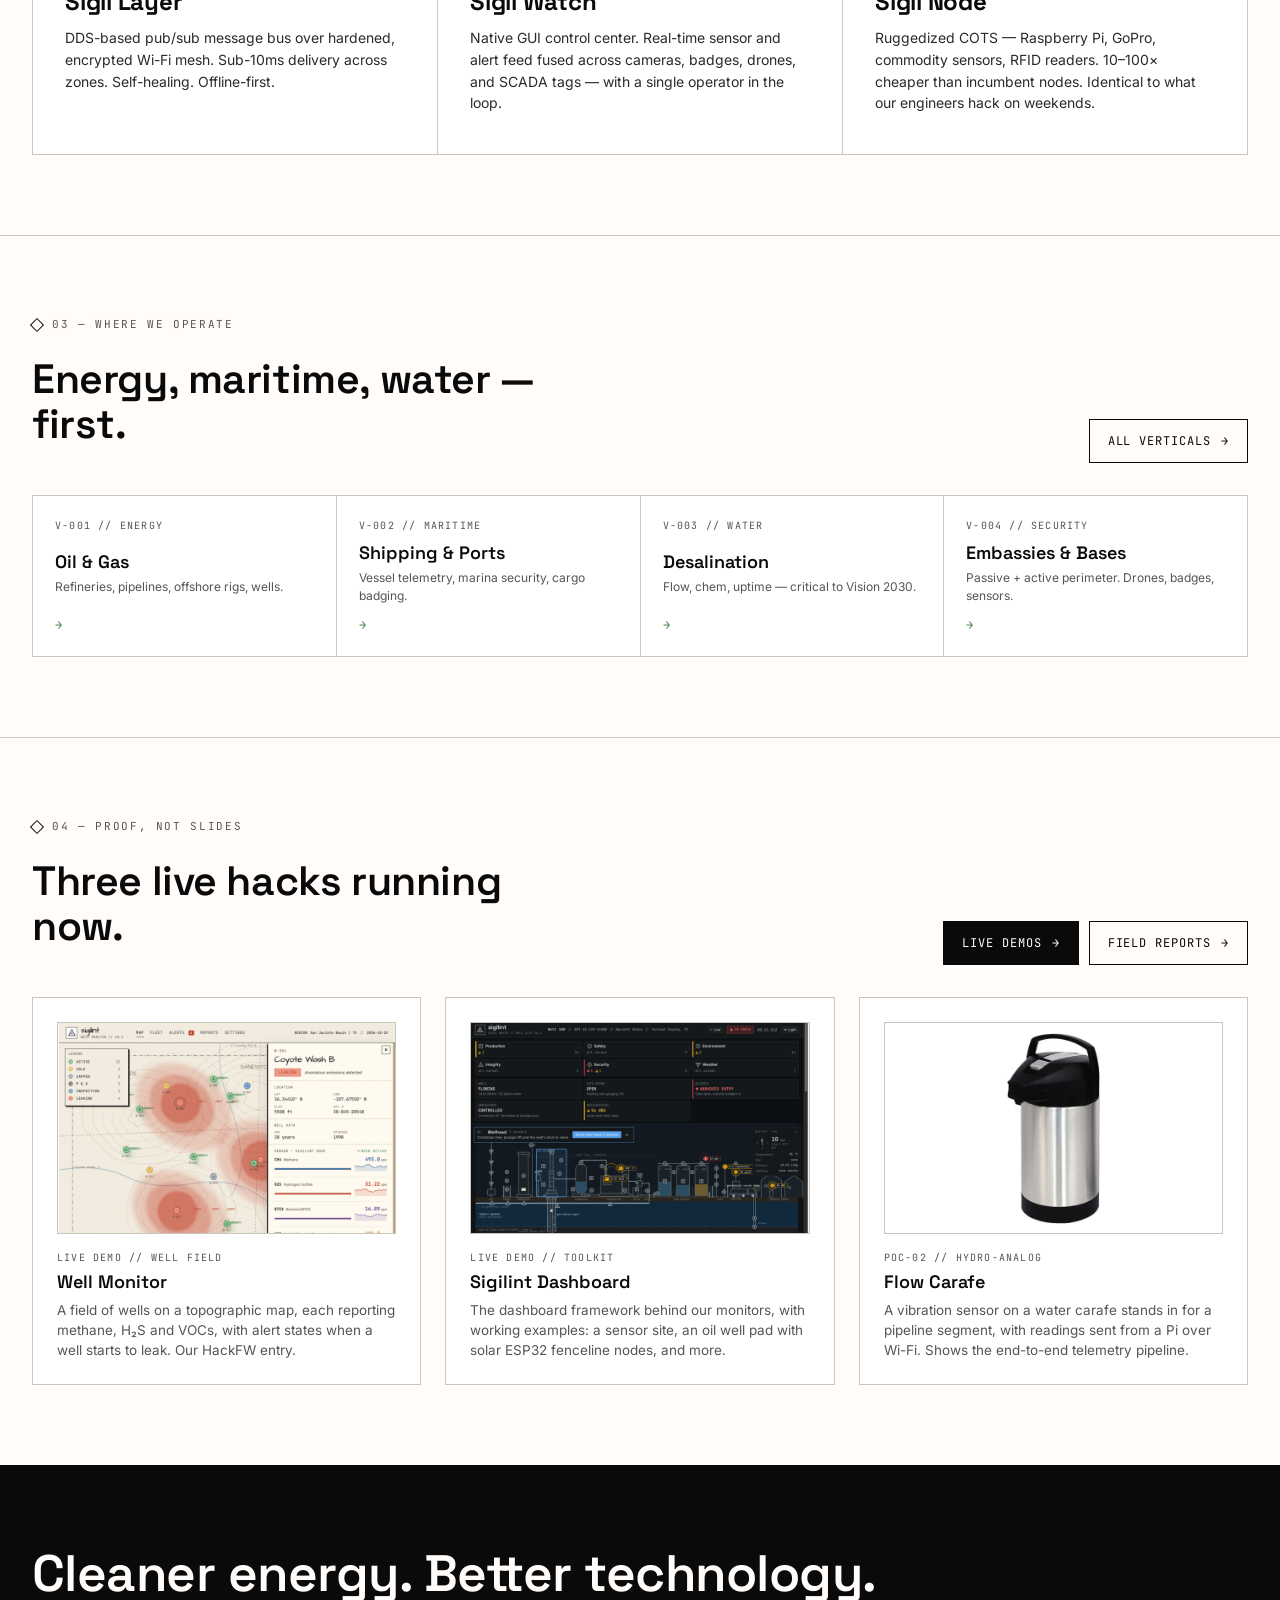
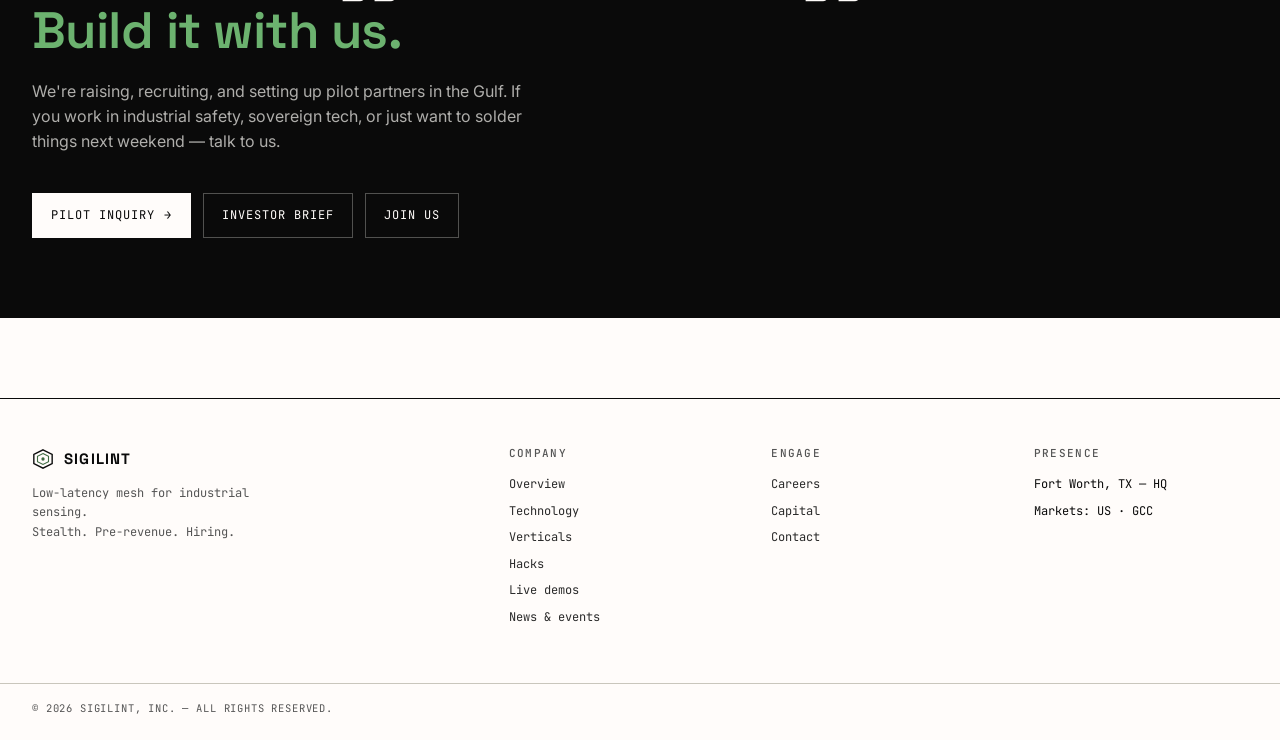
==== commit 8c7560bb: "Flow Carafe: vibration sensor, not a microphone; redraw the diagram The diagram now shows a carafe w" ====
--- a/index.html
+++ b/index.html
@@ -269,7 +269,7 @@
             <img class="shot" src="images/carafe.png" width="800" height="500" alt="Stainless steel pump-action carafe" />
             <div class="code">POC-02 // HYDRO-ANALOG</div>
             <h3>Flow Carafe</h3>
-            <p>Commodity flow sensor on a water carafe simulating a pipeline segment. Shows end-to-end telemetry pipeline.</p>
+            <p>A vibration sensor on a water carafe stands in for a pipeline segment, with readings sent from a Pi over Wi-Fi. Shows the end-to-end telemetry pipeline.</p>
           </a>
         </div>
       </div>
